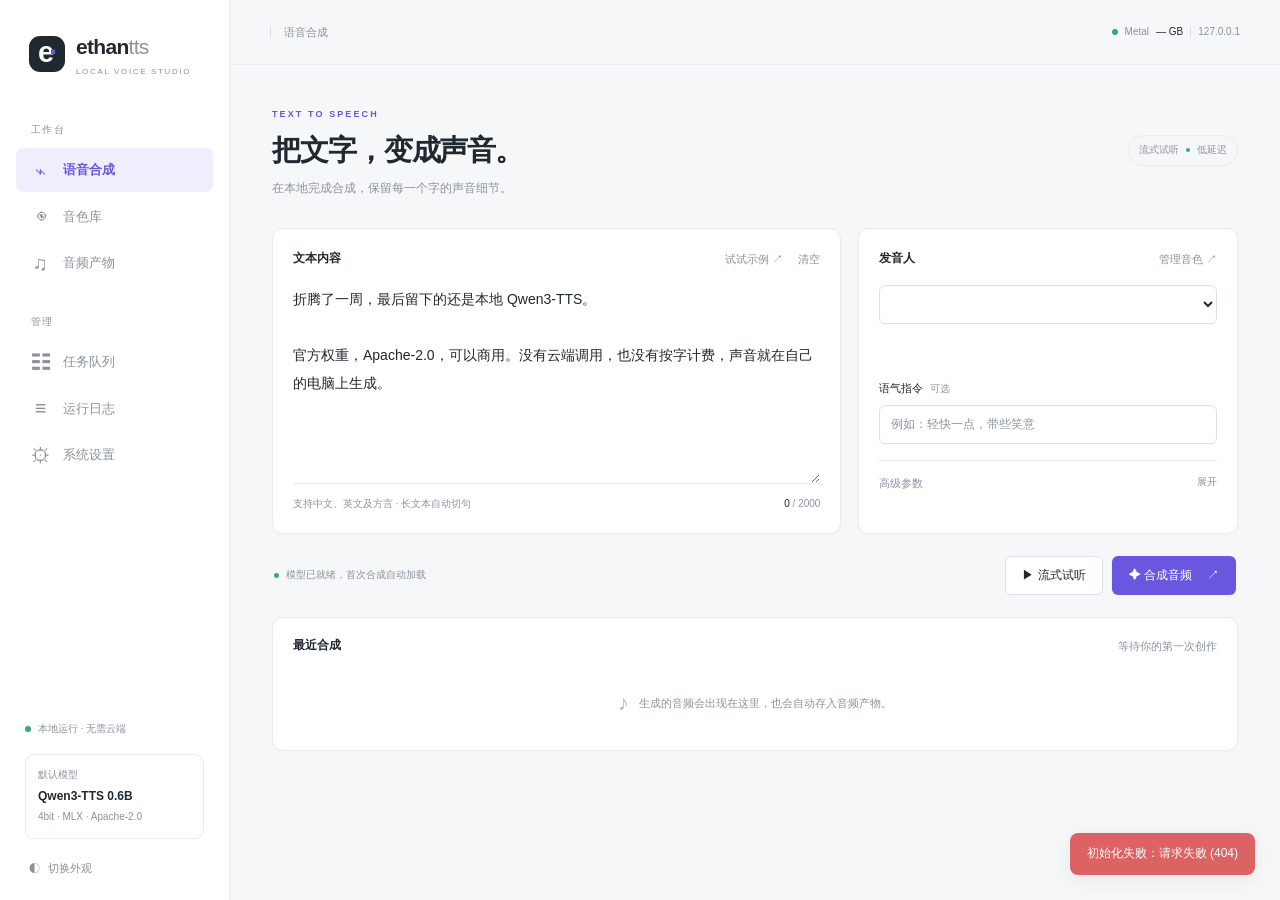
==== static/index.html @ b9e4af7d "feat: add pronunciation dictionary for words the model misreads Adds a global term->say_as dictionar" ====
<!doctype html>
<html lang="zh-CN">
<head>
  <meta charset="utf-8">
  <meta name="viewport" content="width=device-width, initial-scale=1">
  <meta name="color-scheme" content="light dark">
  <title>ethan-tts · 本地语音工作台</title>
  <link rel="icon" href="/static/favicon.svg" type="image/svg+xml">
  <link rel="stylesheet" href="/static/style.css">
</head>
<body>
<div class="app-shell">
  <aside class="sidebar">
    <div class="brand"><div class="logo">e<span>·</span></div><div><strong>ethan<span>tts</span></strong><small>LOCAL VOICE STUDIO</small></div></div>
    <nav id="nav">
      <div class="nav-label">工作台</div>
      <button class="nav-item active" data-view="studio"><span>⌁</span>语音合成</button>
      <button class="nav-item" data-view="voices"><span>◉</span>音色库</button>
      <button class="nav-item" data-view="artifacts"><span>♫</span>音频产物</button>
      <div class="nav-label">管理</div>
      <button class="nav-item" data-view="tasks"><span>☷</span>任务队列 <i id="task-badge" hidden></i></button>
      <button class="nav-item" data-view="logs"><span>≡</span>运行日志</button>
      <button class="nav-item" data-view="settings"><span>⚙</span>系统设置</button>
    </nav>
    <div class="sidebar-bottom">
      <div class="local-state"><span class="dot"></span>本地运行 · 无需云端</div>
      <div class="model-mini"><span class="tiny-label">默认模型</span><strong>Qwen3-TTS 0.6B</strong><span>4bit · MLX · Apache-2.0</span></div>
      <button class="theme-toggle" id="theme-toggle" title="切换主题">◐ <span>切换外观</span></button>
    </div>
  </aside>
  <main>
    <header class="topbar"><div><span class="mobile-brand">ethan<span>tts</span></span><span class="top-divider"></span><span id="breadcrumb">语音合成</span></div><div class="runtime"><span class="dot"></span><span>Metal</span><b id="memory">— GB</b><span class="top-divider"></span><span>127.0.0.1</span></div></header>
    <div class="content">
      <!-- Studio -->
      <section id="view-studio" class="view active">
        <div class="page-heading"><div><div class="eyebrow">TEXT TO SPEECH</div><h1>把文字，变成声音。</h1><p>在本地完成合成，保留每一个字的声音细节。</p></div><div class="heading-badge">流式试听 <span class="dot"></span>低延迟</div></div>
        <div class="studio-grid">
          <div class="panel editor-panel">
            <div class="panel-head"><span class="panel-title">文本内容</span><div class="editor-actions"><button class="text-button" id="example-btn">试试示例 ↗</button><button class="text-button" id="clear-text">清空</button></div></div>
            <textarea id="synth-text" placeholder="输入你想让声音表达的内容……" maxlength="2000">折腾了一周，最后留下的还是本地 Qwen3-TTS。

官方权重，Apache-2.0，可以商用。没有云端调用，也没有按字计费，声音就在自己的电脑上生成。</textarea>
            <div class="editor-footer"><span>支持中文、英文及方言 · 长文本自动切句</span><span><b id="char-count">0</b> / <span id="char-max">2000</span></span></div>
          </div>
          <div class="panel voice-panel">
            <div class="panel-head"><span class="panel-title">发音人</span><button class="text-button" data-nav="voices">管理音色 ↗</button></div>
            <select id="synth-voice" class="input voice-select"></select>
            <div id="selected-voice-info" class="voice-info"></div>
            <label class="field-label" for="synth-instruct">语气指令 <span>可选</span></label>
            <input id="synth-instruct" class="input" placeholder="例如：轻快一点，带些笑意">
            <details class="advanced"><summary>高级参数 <span>展开</span></summary><div class="advanced-grid">
              <label>温度 <span id="temperature-value">0.7</span><input type="range" id="temperature" min="0" max="2" step=".1" value=".7"></label>
              <label>语速 <span id="speed-value">1.0×</span><input type="range" id="speed" min=".5" max="2" step=".05" value="1"></label>
              <label>重复惩罚<input type="number" class="input" id="repetition" min=".8" max="2" step=".01" value="1.05"></label>
              <label>Top K<input type="number" class="input" id="top-k" min="1" max="200" value="50"></label>
              <label>Top P<input type="number" class="input" id="top-p" min=".01" max="1" step=".05" value="1"></label>
            </div></details>
          </div>
        </div>
        <div class="synthesis-bar"><div class="synthesis-hint"><span class="dot"></span><span id="model-hint">模型已就绪，首次合成自动加载</span></div><div class="synthesis-actions"><button class="button secondary" id="required-model-btn" hidden>↓ 下载所需模型</button><button class="button secondary" id="stream-btn">▶ 流式试听</button><button class="button secondary" id="pause-btn" hidden>❚❚ 暂停</button><button class="button secondary" id="stop-stream-btn" hidden>■ 停止</button><button class="button primary" id="synth-btn">✦ 合成音频 <span>↗</span></button></div></div>
        <div class="panel result-panel" id="result-panel">
          <div class="panel-head"><span class="panel-title">最近合成</span><span class="muted" id="result-status">等待你的第一次创作</span></div>
          <div class="empty compact" id="result-empty"><span class="empty-icon">♪</span><p>生成的音频会出现在这里，也会自动存入音频产物。</p></div>
          <div id="result-content" hidden><audio id="result-audio" controls></audio><div class="result-bottom"><div id="result-title" class="result-title"></div><div class="result-actions"><a id="result-download" class="button secondary small">↓ 下载 WAV</a><button class="text-button" data-nav="artifacts">全部产物 ↗</button></div></div></div>
          <div class="metrics" id="result-metrics" hidden><div><span>生成耗时</span><b id="metric-generation">—</b></div><div><span>音频时长</span><b id="metric-audio">—</b></div><div><span>实时倍速</span><b id="metric-speed">—</b></div><div><span>端到端</span><b id="metric-total">—</b></div></div>
        </div>
      </section>

      <!-- Voice library -->
      <section id="view-voices" class="view">
        <div class="page-heading"><div><div class="eyebrow">VOICE LIBRARY</div><h1>找到合适的声音。</h1><p>管理预设、声音设计和本地录音克隆。</p></div><button class="button primary" id="new-voice-btn">＋ 新建音色</button></div>
        <div class="filter-bar"><input class="input search" id="voice-search" placeholder="⌕ 搜索音色、风格或方言"><select class="input" id="voice-kind"><option value="">全部类型</option><option value="custom">预设音色</option><option value="design">文字设计</option><option value="clone">声音克隆</option></select><label class="check"><input type="checkbox" id="voice-favorite"> 只看收藏</label></div>
        <div class="voice-grid" id="voice-grid"></div>
      </section>

      <!-- Artifacts -->
      <section id="view-artifacts" class="view">
        <div class="page-heading"><div><div class="eyebrow">AUDIO LIBRARY</div><h1>你的声音，留在这里。</h1><p>本地保存，随时试听、下载和清理。</p></div><div class="storage-note" id="storage-note"></div></div>
        <div class="filter-bar"><input class="input search" id="artifact-search" placeholder="⌕ 搜索文本或音色"><select class="input" id="artifact-voice"><option value="">全部音色</option></select><span class="filter-total" id="artifact-total"></span></div>
        <div class="panel table-panel"><div class="artifact-head table-row"><span>音频 / 文本</span><span>音色</span><span>时长 / 耗时</span><span>生成时间</span><span>操作</span></div><div id="artifact-list"></div></div>
      </section>

      <!-- Tasks -->
      <section id="view-tasks" class="view">
        <div class="page-heading"><div><div class="eyebrow">TASK QUEUE</div><h1>每一项任务，都有迹可循。</h1><p>单任务串行处理，避免多个合成抢占内存。</p></div><button class="button secondary" id="refresh-tasks">↻ 刷新</button></div>
        <div class="task-notice">运行中任务支持取消；失败或服务重启中断的任务可重试。流式试听不会保存为产物。</div>
        <div class="filter-bar"><select class="input" id="task-status"><option value="">全部状态</option><option value="queued">等待中</option><option value="running">运行中</option><option value="succeeded">已完成</option><option value="failed">失败</option><option value="cancelled">已取消</option><option value="interrupted">已中断</option></select><span class="filter-total" id="task-total"></span></div>
        <div class="panel table-panel"><div class="task-head table-row"><span>任务内容</span><span>状态</span><span>模型 / 音色</span><span>创建时间</span><span>操作</span></div><div id="task-list"></div></div>
      </section>

      <!-- Logs -->
      <section id="view-logs" class="view">
        <div class="page-heading"><div><div class="eyebrow">SYSTEM LOGS</div><h1>运行细节，清晰可见。</h1><p>模型加载、合成、下载和错误的结构化日志。</p></div><button class="button secondary danger-text" id="clear-logs">清空日志</button></div>
        <div class="filter-bar"><select class="input" id="log-level"><option value="">全部级别</option><option>INFO</option><option>ERROR</option><option>WARNING</option></select><select class="input" id="log-category"><option value="">全部模块</option><option value="system">系统</option><option value="task">任务</option><option value="voice">音色</option><option value="model">模型</option><option value="artifact">产物</option><option value="settings">设置</option></select><input class="input search" id="log-search" placeholder="⌕ 搜索日志"><button class="button secondary small" id="refresh-logs">↻ 刷新</button></div>
        <div class="panel log-panel"><div class="log-head"><span>时间</span><span>级别</span><span>模块</span><span>事件</span></div><div id="log-list"></div></div>
      </section>

      <!-- Settings -->
      <section id="view-settings" class="view">
        <div class="page-heading"><div><div class="eyebrow">PREFERENCES</div><h1>按你的方式运行。</h1><p>所有设置与数据均保存在本地 SQLite。</p></div></div>
        <div class="settings-grid"><div class="panel settings-panel"><h2>合成偏好</h2>
          <div class="setting-row"><div><strong>默认发音人</strong><p>打开工作台时自动选择</p></div><select class="input" id="setting-voice"></select></div>
          <div class="setting-row"><div><strong>最大文本长度</strong><p>100–2000 字，长文本会自动分句</p></div><div class="unit-input"><input type="number" class="input" id="setting-chars" min="100" max="2000"><span>字</span></div></div>
          <div class="setting-row"><div><strong>单句长度</strong><p>20–200 字；短句更快返回首段音频</p></div><div class="unit-input"><input type="number" class="input" id="setting-sentence" min="20" max="200"><span>字</span></div></div>
          <div class="setting-row"><div><strong>流式分块间隔</strong><p>0.16–2 秒，较小可更快开始播放</p></div><div class="unit-input"><input type="number" class="input" id="setting-interval" min=".16" max="2" step=".01"><span>秒</span></div></div>
          <div class="setting-row"><div><strong>合成后自动播放</strong><p>保存完整 WAV 后立即播放</p></div><label class="switch"><input type="checkbox" id="setting-autoplay"><span></span></label></div>
          <div class="settings-actions"><span class="muted" id="settings-status"></span><button class="button primary" id="save-settings">保存设置</button></div>
        </div><div class="panel settings-panel"><h2>模型与资源</h2><p class="panel-description">默认仅加载 4bit 模型。可选模型不会自动下载。</p><div id="model-list"></div><button class="button secondary full" id="unload-models">释放模型内存</button><div class="resource-note">单任务队列 · 按需加载 · Metal 加速<br>停止服务后不会残留后台推理进程。</div></div></div>
        <div class="panel settings-panel pronunciation-panel"><h2>读音纠正</h2><p class="panel-description">把模型容易读错的词换成你想要的读法，例如把 <code>Qwen</code> 读成「千问」。只改变合成时的发音，产物里仍保留原文。</p>
          <form id="pron-form" class="pron-form">
            <div class="pron-field"><label>原文 <span>必填</span></label><input class="input" id="pron-term" required maxlength="60" placeholder="Qwen"></div>
            <div class="pron-arrow">→</div>
            <div class="pron-field"><label>读作 <span>必填</span></label><input class="input" id="pron-say" required maxlength="120" placeholder="千问"></div>
            <div class="pron-field"><label>备注 <span>可选</span></label><input class="input" id="pron-note" maxlength="200" placeholder="用于区分同类规则"></div>
            <button class="button primary" type="submit" id="pron-add">＋ 添加</button>
          </form>
          <div class="pron-options"><label class="check"><input type="checkbox" id="pron-case"> 区分大小写</label><span class="muted">不勾选时 Qwen / qwen / QWEN 都会命中</span></div>
          <div id="pron-list" class="pron-list"></div>
          <div class="pron-preview">
            <label class="field-label" for="pron-test">试一下效果 <span>不会真正合成</span></label>
            <div class="pron-preview-row"><input class="input" id="pron-test" placeholder="输入一段包含 Qwen 的文本"><button class="button secondary" id="pron-preview-btn">预览</button></div>
            <div class="pron-result" id="pron-result" hidden></div>
          </div>
        </div>
      </section>
    </div>
  </main>
</div>
<div class="mobile-nav" id="mobile-nav"><button data-view="studio" class="active">⌁<span>合成</span></button><button data-view="voices">◉<span>音色</span></button><button data-view="artifacts">♫<span>产物</span></button><button data-view="tasks">☷<span>任务</span></button><button data-view="settings">⚙<span>设置</span></button></div>
<div class="modal-backdrop" id="voice-modal" hidden><div class="modal"><div class="modal-head"><h2 id="voice-modal-title">新建音色</h2><button class="icon-button" id="close-voice-modal">×</button></div><form id="voice-form">
  <input type="hidden" id="edit-voice-id"><div class="form-group"><label>音色名称</label><input class="input" id="voice-name" required maxlength="40" placeholder="例如：温暖的中文旁白"></div>
  <div class="form-group" id="new-voice-type"><label>创建方式</label><div class="type-options"><label><input type="radio" name="voice-type" value="design" checked><span><b>✦ 文字设计</b><small>用一句话描述声音</small></span></label><label><input type="radio" name="voice-type" value="clone"><span><b>◉ 声音克隆</b><small>上传一段参考录音</small></span></label></div></div>
  <div class="form-group"><label>声音描述 / 备注</label><input class="input" id="voice-description" maxlength="300" placeholder="便于在音色库中识别"></div>
  <div class="form-group" id="design-fields"><label>设计指令 <span>必填</span></label><textarea class="input" id="voice-instruct" placeholder="例如：成熟温柔的女声，语速适中，像深夜电台主持人"></textarea><p class="form-hint">使用 1.7B VoiceDesign 模型，需要单独下载。</p></div>
  <div class="form-group" id="clone-fields" hidden><label>参考录音</label><input type="file" id="voice-reference" accept=".wav,.mp3,.m4a,.flac,.ogg" class="input"><p class="form-hint">建议 10–20 秒、单人、无背景噪音，最大 20 MB。请确保已获得本人同意。</p><label>参考音频逐字稿 <span>必填</span></label><textarea class="input" id="voice-reference-text" placeholder="准确输入录音中说的内容"></textarea><p class="form-hint">保存时只做本地转码，不上传云端、不训练。首次合成由 0.6B Base 模型零样本提取音色；该模型与预设音色模型不同，需要单独下载。</p></div>
  <div class="modal-error" id="voice-form-error" hidden></div><div class="modal-actions"><button type="button" class="button secondary danger-text" id="delete-voice" hidden>删除</button><button type="button" class="button secondary" id="cancel-voice">取消</button><button type="submit" class="button primary" id="save-voice">保存音色</button></div>
</form></div></div>
<div id="toast-container" aria-live="polite"></div>
<script src="/static/app.js"></script>
</body>
</html>
---- static/style.css ----
:root{--bg:#f6f7f9;--panel:#fff;--panel-soft:#fafbfc;--text:#202830;--muted:#8b929e;--line:#e8ebef;--line-strong:#dce1e8;--accent:#6958df;--accent-soft:#f0edff;--green:#38aa7a;--green-soft:#eaf8f1;--red:#db6363;--red-soft:#fff0f0;--orange:#c58b43;--shadow:0 2px 5px #20283003;--sidebar:230px;color-scheme:light}
[data-theme=dark]{--bg:#13161c;--panel:#1c2028;--panel-soft:#20242d;--text:#e7e9f0;--muted:#939aa9;--line:#2c323d;--line-strong:#3b4350;--accent:#a296ff;--accent-soft:#2e294b;--green:#65d5a0;--green-soft:#1c382e;--red:#f09090;--red-soft:#3c252b;--orange:#e4b471;--shadow:0 2px 5px #0002;color-scheme:dark}
*{box-sizing:border-box}body{margin:0;background:var(--bg);color:var(--text);font:14px/1.65 -apple-system,BlinkMacSystemFont,"SF Pro Text","PingFang SC","Microsoft YaHei",sans-serif;-webkit-font-smoothing:antialiased}button,input,textarea,select{font:inherit}button{cursor:pointer}button:disabled{cursor:not-allowed;opacity:.5}a{color:inherit;text-decoration:none}button,input,textarea,select{outline:none}button:focus-visible,a:focus-visible{outline:2px solid var(--accent);outline-offset:3px}input:focus,textarea:focus,select:focus{border-color:var(--accent);box-shadow:0 0 0 3px var(--accent-soft)}[hidden]{display:none!important}
.app-shell{display:flex;min-height:100vh}.sidebar{position:fixed;inset:0 auto 0 0;width:var(--sidebar);background:var(--panel);border-right:1px solid var(--line);display:flex;flex-direction:column;padding:30px 16px 20px;z-index:10}.brand{display:flex;gap:11px;align-items:center;padding:0 13px;margin-bottom:44px}.logo{width:36px;height:36px;border-radius:11px;background:var(--text);color:var(--panel);font-size:29px;line-height:32px;text-align:center;font-weight:700;letter-spacing:-5px;padding-right:4px}.logo span{color:var(--accent)}.brand strong{font-size:21px;font-weight:650;letter-spacing:-.7px}.brand strong span,.mobile-brand span{font-weight:400;color:var(--muted)}.brand small{display:block;font-size:8px;letter-spacing:1.65px;color:var(--muted);margin-top:0}.nav-label{font-size:10px;color:var(--muted);letter-spacing:1.4px;padding:0 15px;margin:0 0 10px}.nav-label:not(:first-child){margin-top:29px}.nav-item{border:0;background:transparent;color:var(--muted);display:flex;align-items:center;gap:13px;padding:11px 15px;width:100%;border-radius:7px;text-align:left;margin:3px 0;transition:background .15s,color .15s;font-size:13px}.nav-item>span{font-size:20px;width:19px;text-align:center;font-weight:400;line-height:1}.nav-item:hover{color:var(--text);background:var(--panel-soft)}.nav-item.active{background:var(--accent-soft);color:var(--accent);font-weight:600}.nav-item i{background:var(--accent);color:white;font-style:normal;font-size:10px;border-radius:10px;padding:0 5px;margin-left:auto}.sidebar-bottom{margin-top:auto;padding:0 9px}.local-state{font-size:10px;color:var(--muted);display:flex;align-items:center;gap:7px;margin-bottom:17px}.dot{width:6px;height:6px;border-radius:50%;background:var(--green);display:inline-block;flex:none}.model-mini{border:1px solid var(--line);border-radius:9px;padding:12px 12px;display:flex;flex-direction:column;gap:3px}.tiny-label{font-size:10px;color:var(--muted)}.model-mini strong{font-size:12px;font-weight:600}.model-mini>span:last-child{font-size:10px;color:var(--muted)}.theme-toggle{border:0;background:transparent;color:var(--muted);font-size:11px;margin-top:17px;padding:3px 4px;display:flex;gap:8px}.theme-toggle:hover{color:var(--accent)}main{margin-left:var(--sidebar);min-width:0;width:calc(100% - var(--sidebar))}.topbar{height:65px;border-bottom:1px solid var(--line);display:flex;align-items:center;justify-content:space-between;padding:0 40px;color:var(--muted);font-size:11px}.topbar>div{display:flex;align-items:center;gap:13px}.top-divider{width:1px;height:12px;background:var(--line-strong)}.runtime{gap:7px!important;font-size:10px}.runtime b{font-weight:500;color:var(--text);font-variant-numeric:tabular-nums}.mobile-brand{display:none}.content{max-width:1150px;margin:0 auto;padding:42px 42px 70px}.view{display:none;animation:fade .2s ease}.view.active{display:block}@keyframes fade{from{opacity:.3;transform:translateY(3px)}to{opacity:1;transform:none}}.page-heading{display:flex;align-items:flex-start;justify-content:space-between;gap:20px;margin-bottom:30px}.eyebrow{color:var(--accent);font-size:9px;font-weight:600;letter-spacing:2.1px;margin-bottom:10px}h1{font-size:29px;font-weight:600;letter-spacing:-1.1px;margin:0 0 9px;line-height:1.3}h2{font-size:16px;font-weight:600;margin:0 0 10px}.page-heading p{color:var(--muted);font-size:12px;margin:0}.heading-badge{font-size:10px;color:var(--muted);border:1px solid var(--line);padding:6px 10px;border-radius:20px;display:flex;gap:7px;align-items:center;margin-top:28px;white-space:nowrap}.heading-badge .dot{width:4px;height:4px}.panel{background:var(--panel);border:1px solid var(--line);border-radius:11px;box-shadow:var(--shadow)}.studio-grid{display:grid;grid-template-columns:minmax(0,1.5fr) minmax(260px,1fr);gap:17px}.editor-panel,.voice-panel{padding:20px}.panel-head{display:flex;align-items:center;justify-content:space-between;gap:10px;margin-bottom:16px}.panel-title{font-size:12px;font-weight:600}.editor-actions{display:flex;gap:15px}.text-button{padding:0;border:0;background:transparent;color:var(--muted);font-size:11px}.text-button:hover{color:var(--accent)}textarea.input,.editor-panel textarea{resize:vertical}.editor-panel textarea{display:block;border:0;box-shadow:none;background:transparent;color:var(--text);width:100%;height:198px;font-size:14px;line-height:2;padding:0}.editor-panel textarea:focus{box-shadow:none}.editor-panel textarea::placeholder,.input::placeholder{color:var(--muted)}.editor-footer{border-top:1px solid var(--line);padding-top:12px;display:flex;justify-content:space-between;font-size:10px;color:var(--muted);gap:10px}.editor-footer b{font-weight:500;color:var(--text)}.input{border:1px solid var(--line-strong);border-radius:6px;background:var(--panel);color:var(--text);padding:9px 11px;width:100%;font-size:12px;transition:border .15s,box-shadow .15s}.voice-select{font-size:13px;padding:10px 11px}.voice-info{padding:12px 0 17px;font-size:11px;color:var(--muted);min-height:55px}.voice-info strong{font-weight:500;color:var(--text);margin-right:7px}.voice-tag{font-size:9px;border:1px solid var(--line);padding:1px 5px;border-radius:4px;margin-left:5px}.field-label{display:block;font-size:11px;margin-bottom:7px;color:var(--text)}.field-label span{color:var(--muted);font-size:10px;margin-left:4px}.advanced{border-top:1px solid var(--line);margin-top:16px;padding-top:13px}.advanced summary{font-size:11px;color:var(--muted);cursor:pointer;list-style:none;display:flex;justify-content:space-between}.advanced summary::-webkit-details-marker{display:none}.advanced summary span{font-size:10px}.advanced-grid{display:grid;grid-template-columns:1fr 1fr;gap:12px;margin-top:15px}.advanced-grid label{font-size:10px;color:var(--muted)}.advanced-grid .input{margin-top:5px;padding:6px 8px}.advanced-grid label:first-child{grid-column:1/-1}.advanced-grid input[type=range]{width:100%;accent-color:var(--accent);height:4px;margin-top:10px}.advanced-grid label span{float:right;color:var(--accent)}.synthesis-bar{display:flex;align-items:center;justify-content:space-between;gap:15px;padding:22px 2px}.synthesis-hint{font-size:10px;color:var(--muted);display:flex;align-items:center;gap:7px}.synthesis-hint .dot{width:5px;height:5px}.synthesis-actions{display:flex;gap:9px}.button{display:inline-flex;align-items:center;justify-content:center;gap:7px;padding:9px 16px;border-radius:6px;font-size:12px;border:1px solid transparent;white-space:nowrap;transition:filter .15s,background .15s}.button:hover:not(:disabled){filter:brightness(.97)}.button.primary{background:var(--accent);color:#fff;font-weight:500}.button.primary span{margin-left:8px}.button.secondary{background:var(--panel);border-color:var(--line-strong);color:var(--text)}.button.small{padding:6px 10px;font-size:10px}.button.full{width:100%;margin-top:15px}.result-panel{padding:18px 20px}.result-panel .panel-head{margin-bottom:13px}.muted{color:var(--muted);font-size:11px}.empty{text-align:center;color:var(--muted);padding:55px 20px;font-size:12px}.empty.compact{padding:16px 10px 10px;display:flex;align-items:center;justify-content:center;gap:10px;font-size:11px}.empty-icon{font-size:22px;opacity:.6}.empty p{margin:0}.result-title{font-size:12px;margin-top:10px;max-width:65%;white-space:nowrap;overflow:hidden;text-overflow:ellipsis}audio{width:100%;height:34px;display:block}.result-bottom{display:flex;justify-content:space-between;align-items:center;gap:15px}.result-actions{display:flex;align-items:center;gap:16px}.metrics{display:grid;grid-template-columns:repeat(4,1fr);border-top:1px solid var(--line);padding-top:16px;margin-top:17px}.metrics>div{display:flex;flex-direction:column;gap:3px;border-right:1px solid var(--line);padding-left:20px}.metrics>div:first-child{padding-left:0}.metrics>div:last-child{border:0}.metrics span{font-size:10px;color:var(--muted)}.metrics b{font-size:18px;font-weight:500;font-variant-numeric:tabular-nums}.filter-bar{display:flex;align-items:center;gap:11px;margin-bottom:18px}.filter-bar .input{width:auto;min-width:145px;padding:8px 11px}.filter-bar .search{width:270px;max-width:100%;margin-right:auto}.check{font-size:11px;color:var(--muted);display:flex;align-items:center;gap:6px;white-space:nowrap}.check input{accent-color:var(--accent)}.filter-total{font-size:11px;color:var(--muted);white-space:nowrap}.voice-grid{display:grid;grid-template-columns:repeat(3,minmax(0,1fr));gap:15px}.voice-card{background:var(--panel);border:1px solid var(--line);border-radius:10px;padding:20px;position:relative;transition:border .15s,transform .15s}.voice-card:hover{border-color:var(--line-strong);transform:translateY(-1px)}.voice-card-top{display:flex;align-items:center;gap:12px}.avatar{height:38px;width:38px;display:flex;align-items:center;justify-content:center;border-radius:10px;background:var(--accent-soft);color:var(--accent);font-size:15px;font-weight:500;flex:none}.voice-card:nth-child(3n+2) .avatar{background:var(--green-soft);color:var(--green)}.voice-card:nth-child(3n) .avatar{background:var(--red-soft);color:var(--orange)}.voice-card-name{font-size:14px;font-weight:600;display:flex;align-items:center;gap:7px}.voice-card-sub{font-size:10px;color:var(--muted);margin-top:2px}.favorite{border:0;background:none;color:var(--muted);font-size:18px;position:absolute;right:14px;top:15px;padding:3px}.favorite.active{color:var(--orange)}.voice-card-desc{color:var(--muted);font-size:11px;min-height:37px;margin:16px 0 8px}.voice-readiness{font-size:10px;line-height:1.7;margin:4px 0 13px;color:var(--muted)}.voice-readiness.ready{color:var(--green)}.voice-readiness.pending{color:var(--orange)}#selected-voice-info .voice-readiness{margin:4px 0 0}#required-model-btn{border-color:var(--accent);color:var(--accent)}.voice-card-foot{border-top:1px solid var(--line);padding-top:12px;display:flex;align-items:center;justify-content:space-between}.tag{font-size:9px;padding:2px 7px;border-radius:4px;background:var(--panel-soft);border:1px solid var(--line);color:var(--muted)}.card-actions{display:flex;gap:10px}.card-actions button{font-size:10px}.table-panel{overflow:hidden}.table-row{display:grid;align-items:center;gap:15px;padding:17px 20px;border-bottom:1px solid var(--line)}.table-row:last-child{border-bottom:0}.artifact-head,.artifact-row{grid-template-columns:minmax(200px,2.5fr) minmax(90px,1fr) minmax(90px,1fr) minmax(120px,1fr) minmax(90px,1fr)}.artifact-head,.task-head{background:var(--panel-soft);font-size:10px;color:var(--muted);padding-top:12px;padding-bottom:12px}.artifact-title{font-size:12px;margin-bottom:3px;overflow:hidden;text-overflow:ellipsis;white-space:nowrap}.artifact-id{font-size:9px;color:var(--muted);letter-spacing:.3px}.artifact-text{color:var(--muted);font-size:10px;max-width:350px;white-space:nowrap;overflow:hidden;text-overflow:ellipsis}.table-cell{font-size:11px;color:var(--muted)}.table-cell b{font-weight:500;color:var(--text)}.table-sub{display:block;font-size:9px;color:var(--muted);margin-top:2px}.row-actions{display:flex;align-items:center;gap:11px}.row-actions button,.row-actions a{padding:0;background:transparent;border:0;font-size:11px;color:var(--muted)}.row-actions button:hover,.row-actions a:hover{color:var(--accent)}.row-actions .danger:hover{color:var(--red)}.inline-audio{margin-top:11px;grid-column:1/-1}.storage-note{font-size:11px;color:var(--muted);margin-top:35px;white-space:nowrap}.task-notice{padding:12px 16px;border:1px solid var(--line);border-radius:8px;color:var(--muted);font-size:11px;margin-bottom:20px;background:var(--panel)}.task-head,.task-row{grid-template-columns:minmax(200px,2.5fr) minmax(70px,.8fr) minmax(110px,1fr) minmax(120px,1fr) minmax(75px,.8fr)}.status{display:inline-flex;align-items:center;gap:5px;font-size:10px;padding:3px 8px;border-radius:5px;white-space:nowrap;background:var(--panel-soft);color:var(--muted)}.status.succeeded{background:var(--green-soft);color:var(--green)}.status.failed{background:var(--red-soft);color:var(--red)}.status.running{background:var(--accent-soft);color:var(--accent)}.status.queued{color:var(--orange)}.error-detail{color:var(--red);font-size:10px;margin-top:5px;word-break:break-word}.log-panel{overflow:hidden}.log-head,.log-row{display:grid;grid-template-columns:150px 65px 65px minmax(0,1fr);gap:15px;padding:11px 18px;align-items:baseline}.log-head{font-size:10px;color:var(--muted);background:var(--panel-soft);border-bottom:1px solid var(--line)}.log-row{font-size:11px;border-bottom:1px solid var(--line)}.log-row:last-child{border:0}.log-time{font-family:ui-monospace,SFMono-Regular,monospace;font-size:10px;color:var(--muted)}.log-level{font-size:9px;color:var(--green)}.log-level.ERROR{color:var(--red)}.log-category{font-size:10px;color:var(--muted)}.log-message{font-size:11px;word-break:break-word}.log-message small{display:block;color:var(--muted);font-family:ui-monospace,monospace;font-size:9px;margin-top:3px;white-space:pre-wrap}.settings-grid{display:grid;grid-template-columns:1.2fr 1fr;gap:18px}.settings-panel{padding:25px}.panel-description{font-size:11px;color:var(--muted);margin:0 0 15px}.setting-row{display:flex;justify-content:space-between;align-items:center;gap:20px;padding:18px 0;border-bottom:1px solid var(--line)}.setting-row strong{font-size:12px;font-weight:500}.setting-row p{font-size:10px;color:var(--muted);margin:4px 0 0}.setting-row>.input{width:150px}.unit-input{display:flex;align-items:center;gap:8px;color:var(--muted);font-size:11px}.unit-input .input{width:85px;text-align:right}.settings-actions{display:flex;justify-content:space-between;align-items:center;margin-top:22px;gap:10px}.switch input{display:none}.switch span{display:block;width:32px;height:19px;border-radius:20px;background:var(--line-strong);position:relative;transition:background .15s}.switch span:after{content:"";position:absolute;left:3px;top:3px;width:13px;height:13px;background:var(--panel);border-radius:50%;transition:transform .15s}.switch input:checked+span{background:var(--accent)}.switch input:checked+span:after{transform:translateX(13px)}.model-item{padding:14px 0;border-bottom:1px solid var(--line)}.model-item:last-child{border:0}.model-item-title{display:flex;justify-content:space-between;align-items:center;gap:10px;font-size:11px;font-weight:500}.model-item-title .tag.installed{color:var(--green);background:var(--green-soft);border-color:transparent}.model-item p{font-size:10px;color:var(--muted);margin:5px 0 10px}.model-item .button{font-size:10px;padding:5px 10px}.resource-note{color:var(--muted);font-size:10px;line-height:2;margin-top:20px;text-align:center}.danger-text{color:var(--red)}.modal-backdrop{position:fixed;inset:0;background:#18202a66;z-index:100;display:flex;align-items:center;justify-content:center;padding:20px;backdrop-filter:blur(3px)}.modal{width:500px;max-height:90vh;overflow:auto;background:var(--panel);border-radius:14px;border:1px solid var(--line);padding:26px;box-shadow:0 15px 60px #0002}.modal-head{display:flex;align-items:center;justify-content:space-between;margin-bottom:22px}.modal-head h2{font-size:18px;margin:0}.icon-button{border:0;background:transparent;color:var(--muted);font-size:25px;padding:0 4px}.form-group{margin-bottom:16px}.form-group>label{display:block;font-size:11px;margin-bottom:6px}.form-group>label span{color:var(--muted);font-size:10px}.form-group textarea{min-height:80px}.form-hint{font-size:10px;color:var(--muted);margin:7px 0 14px}.type-options{display:grid;grid-template-columns:1fr 1fr;gap:10px}.type-options label{cursor:pointer}.type-options input{position:absolute;opacity:0}.type-options span{display:flex;flex-direction:column;border:1px solid var(--line-strong);border-radius:7px;padding:12px}.type-options input:checked+span{border-color:var(--accent);background:var(--accent-soft)}.type-options b{font-size:12px;font-weight:500}.type-options small{font-size:10px;color:var(--muted);margin-top:4px}.modal-actions{display:flex;justify-content:flex-end;gap:10px;margin-top:24px}.modal-error{background:var(--red-soft);color:var(--red);padding:9px 12px;font-size:11px;border-radius:6px}.mobile-nav{display:none}#toast-container{position:fixed;right:25px;bottom:25px;z-index:200;display:flex;flex-direction:column;gap:10px}.toast{background:var(--text);color:var(--panel);padding:11px 17px;border-radius:8px;font-size:12px;box-shadow:0 5px 20px #0001;max-width:360px;animation:fade .2s}.toast.error{background:var(--red);color:#fff}.loading{opacity:.55;pointer-events:none}
@media(max-width:1050px){.content{padding:35px 28px 65px}.voice-grid{grid-template-columns:repeat(2,minmax(0,1fr))}.artifact-head,.artifact-row{grid-template-columns:minmax(170px,2fr) minmax(80px,1fr) minmax(85px,1fr) minmax(80px,1fr)}.artifact-head>span:nth-child(4),.artifact-row>div:nth-child(4){display:none}.task-head,.task-row{grid-template-columns:minmax(160px,2fr) minmax(70px,.8fr) minmax(90px,1fr) minmax(65px,.8fr)}.task-head>span:nth-child(4),.task-row>div:nth-child(4){display:none}}
@media(max-width:760px){.sidebar{display:none}main{margin:0;width:100%}.topbar{padding:0 20px;height:57px}.mobile-brand{display:inline;color:var(--text);font-size:17px;font-weight:600}.runtime>span:last-child,.runtime>.top-divider{display:none}.content{padding:28px 18px 95px}.page-heading{margin-bottom:24px}h1{font-size:25px}.page-heading p{font-size:11px}.heading-badge{display:none}.studio-grid,.settings-grid{grid-template-columns:1fr}.editor-panel textarea{height:165px}.voice-panel{padding-bottom:15px}.synthesis-bar{align-items:flex-start;flex-direction:column;padding:18px 0}.synthesis-actions{width:100%}.synthesis-actions .button{flex:1}.voice-grid{grid-template-columns:1fr}.filter-bar{flex-wrap:wrap}.filter-bar .search{width:100%;order:-1}.filter-total{margin-left:auto}.artifact-head,.task-head{display:none}.artifact-row,.task-row{grid-template-columns:1fr 1fr;gap:10px;padding:17px}.artifact-row>div:first-child,.task-row>div:first-child{grid-column:1/-1}.artifact-row>div:nth-child(4),.task-row>div:nth-child(4){display:block}.artifact-row .row-actions,.task-row .row-actions{justify-content:flex-end}.artifact-text{max-width:100%}.table-cell{font-size:10px}.result-title{max-width:50%}.result-bottom{align-items:flex-start}.result-actions{gap:10px}.metrics b{font-size:16px}.metrics>div{padding-left:12px}.mobile-nav{display:flex;position:fixed;bottom:0;left:0;right:0;height:66px;background:var(--panel);border-top:1px solid var(--line);z-index:30;justify-content:space-around;padding:8px 5px}.mobile-nav button{border:0;background:transparent;color:var(--muted);font-size:19px;display:flex;flex-direction:column;align-items:center;gap:3px;flex:1}.mobile-nav button span{font-size:9px}.mobile-nav button.active{color:var(--accent)}.log-head{display:none}.log-row{grid-template-columns:110px 45px 45px;gap:8px;padding:12px}.log-message{grid-column:1/-1}.setting-row{gap:12px}.settings-panel{padding:20px}.modal{padding:22px}.storage-note{margin-top:25px}.topbar #breadcrumb{font-size:10px}#toast-container{right:15px;bottom:80px;left:15px}.toast{max-width:none}}

/* Pronunciation dictionary */
.pronunciation-panel{margin-top:18px}
.pronunciation-panel code{background:var(--panel-soft);border:1px solid var(--line);border-radius:4px;padding:1px 5px;font-size:11px}
.pron-form{display:grid;grid-template-columns:1fr auto 1fr 1fr auto;gap:10px;align-items:end}
.pron-field label{display:block;font-size:10px;color:var(--muted);margin-bottom:5px}
.pron-field label span{color:var(--muted);font-size:9px;margin-left:3px}
.pron-arrow{color:var(--muted);font-size:14px;padding-bottom:9px}
.pron-options{display:flex;align-items:center;gap:12px;margin-top:12px}
.pron-list{margin-top:16px}
.pron-row{display:grid;grid-template-columns:1fr auto auto auto auto;gap:12px;align-items:center;padding:12px 0;border-bottom:1px solid var(--line)}
.pron-row:last-child{border-bottom:0}
.pron-pair{font-size:12px}
.pron-pair b{font-weight:500}
.pron-pair .arrow{color:var(--muted);margin:0 7px}
.pron-pair small{display:block;color:var(--muted);font-size:10px;margin-top:3px}
.pron-hits{font-size:10px;color:var(--muted);white-space:nowrap}
.pron-row .switch{transform:scale(.9)}
.pron-preview{margin-top:20px;border-top:1px solid var(--line);padding-top:16px}
.pron-preview-row{display:flex;gap:9px}
.pron-result{margin-top:12px;font-size:11px;line-height:1.9;background:var(--panel-soft);border:1px solid var(--line);border-radius:7px;padding:11px 13px}
.pron-result .label{color:var(--muted);font-size:10px;display:block}
.pron-result .spoken{color:var(--accent)}
.pron-result .hit{display:inline-block;font-size:9px;background:var(--accent-soft);color:var(--accent);border-radius:4px;padding:1px 6px;margin-left:6px}
@media(max-width:760px){
  .pron-form{grid-template-columns:1fr}
  .pron-arrow{display:none}
  .pron-row{grid-template-columns:1fr auto;row-gap:8px}
  .pron-hits{grid-column:1/-1}
}
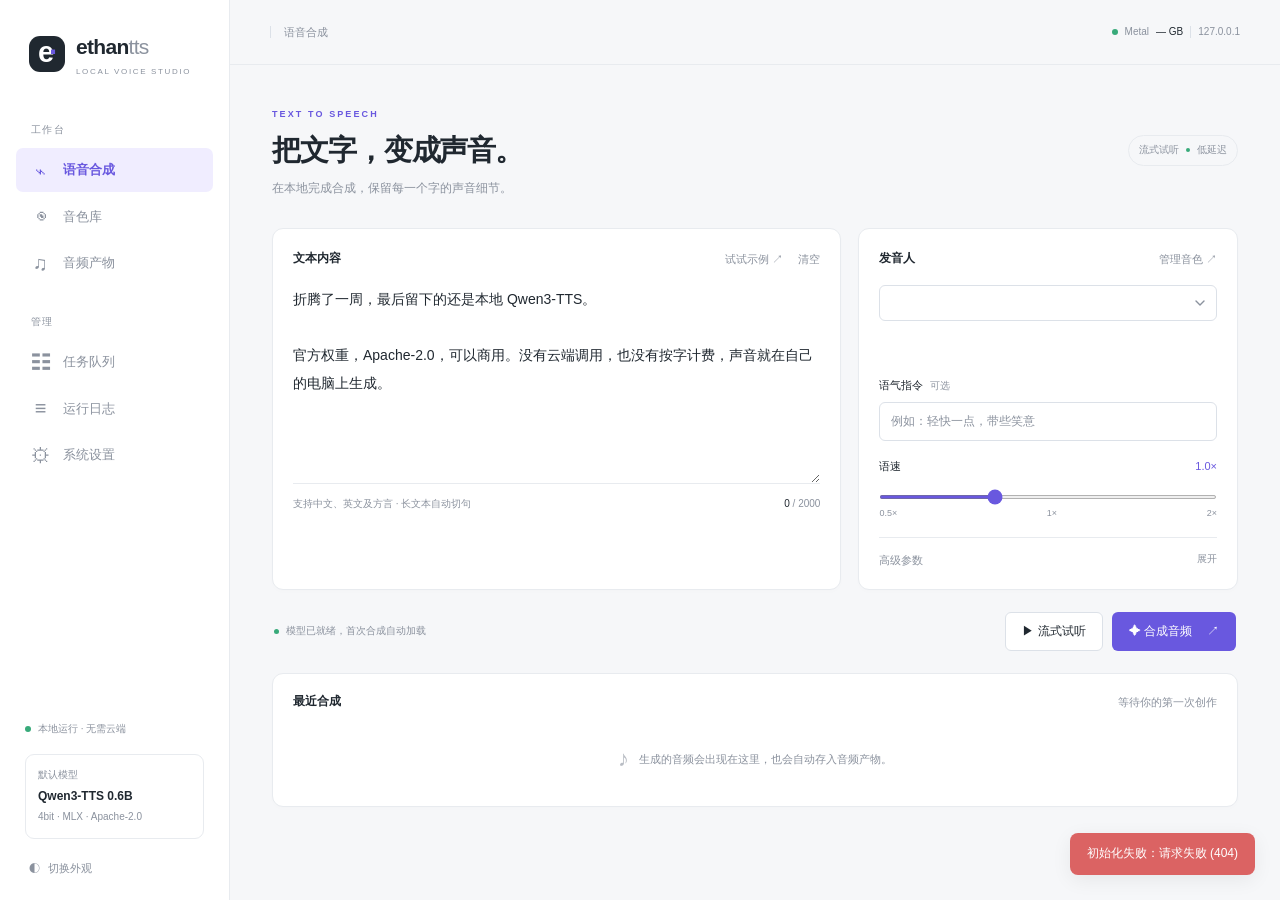
==== commit 977672ee: "fix: normalize select styling and surface speed control Safari 26 renders native selects as glass ca" ====
--- a/static/index.html
+++ b/static/index.html
@@ -48,9 +48,10 @@
             <div id="selected-voice-info" class="voice-info"></div>
             <label class="field-label" for="synth-instruct">语气指令 <span>可选</span></label>
             <input id="synth-instruct" class="input" placeholder="例如：轻快一点，带些笑意">
+            <label class="field-label speed-label" for="speed">语速 <span id="speed-value">1.0×</span></label>
+            <div class="speed-row"><input type="range" id="speed" min=".5" max="2" step=".05" value="1"><span class="speed-scale"><i>0.5×</i><i>1×</i><i>2×</i></span></div>
             <details class="advanced"><summary>高级参数 <span>展开</span></summary><div class="advanced-grid">
               <label>温度 <span id="temperature-value">0.7</span><input type="range" id="temperature" min="0" max="2" step=".1" value=".7"></label>
-              <label>语速 <span id="speed-value">1.0×</span><input type="range" id="speed" min=".5" max="2" step=".05" value="1"></label>
               <label>重复惩罚<input type="number" class="input" id="repetition" min=".8" max="2" step=".01" value="1.05"></label>
               <label>Top K<input type="number" class="input" id="top-k" min="1" max="200" value="50"></label>
               <label>Top P<input type="number" class="input" id="top-p" min=".01" max="1" step=".05" value="1"></label>
--- a/static/style.css
+++ b/static/style.css
@@ -1,7 +1,9 @@
 :root{--bg:#f6f7f9;--panel:#fff;--panel-soft:#fafbfc;--text:#202830;--muted:#8b929e;--line:#e8ebef;--line-strong:#dce1e8;--accent:#6958df;--accent-soft:#f0edff;--green:#38aa7a;--green-soft:#eaf8f1;--red:#db6363;--red-soft:#fff0f0;--orange:#c58b43;--shadow:0 2px 5px #20283003;--sidebar:230px;color-scheme:light}
 [data-theme=dark]{--bg:#13161c;--panel:#1c2028;--panel-soft:#20242d;--text:#e7e9f0;--muted:#939aa9;--line:#2c323d;--line-strong:#3b4350;--accent:#a296ff;--accent-soft:#2e294b;--green:#65d5a0;--green-soft:#1c382e;--red:#f09090;--red-soft:#3c252b;--orange:#e4b471;--shadow:0 2px 5px #0002;color-scheme:dark}
 *{box-sizing:border-box}body{margin:0;background:var(--bg);color:var(--text);font:14px/1.65 -apple-system,BlinkMacSystemFont,"SF Pro Text","PingFang SC","Microsoft YaHei",sans-serif;-webkit-font-smoothing:antialiased}button,input,textarea,select{font:inherit}button{cursor:pointer}button:disabled{cursor:not-allowed;opacity:.5}a{color:inherit;text-decoration:none}button,input,textarea,select{outline:none}button:focus-visible,a:focus-visible{outline:2px solid var(--accent);outline-offset:3px}input:focus,textarea:focus,select:focus{border-color:var(--accent);box-shadow:0 0 0 3px var(--accent-soft)}[hidden]{display:none!important}
-.app-shell{display:flex;min-height:100vh}.sidebar{position:fixed;inset:0 auto 0 0;width:var(--sidebar);background:var(--panel);border-right:1px solid var(--line);display:flex;flex-direction:column;padding:30px 16px 20px;z-index:10}.brand{display:flex;gap:11px;align-items:center;padding:0 13px;margin-bottom:44px}.logo{width:36px;height:36px;border-radius:11px;background:var(--text);color:var(--panel);font-size:29px;line-height:32px;text-align:center;font-weight:700;letter-spacing:-5px;padding-right:4px}.logo span{color:var(--accent)}.brand strong{font-size:21px;font-weight:650;letter-spacing:-.7px}.brand strong span,.mobile-brand span{font-weight:400;color:var(--muted)}.brand small{display:block;font-size:8px;letter-spacing:1.65px;color:var(--muted);margin-top:0}.nav-label{font-size:10px;color:var(--muted);letter-spacing:1.4px;padding:0 15px;margin:0 0 10px}.nav-label:not(:first-child){margin-top:29px}.nav-item{border:0;background:transparent;color:var(--muted);display:flex;align-items:center;gap:13px;padding:11px 15px;width:100%;border-radius:7px;text-align:left;margin:3px 0;transition:background .15s,color .15s;font-size:13px}.nav-item>span{font-size:20px;width:19px;text-align:center;font-weight:400;line-height:1}.nav-item:hover{color:var(--text);background:var(--panel-soft)}.nav-item.active{background:var(--accent-soft);color:var(--accent);font-weight:600}.nav-item i{background:var(--accent);color:white;font-style:normal;font-size:10px;border-radius:10px;padding:0 5px;margin-left:auto}.sidebar-bottom{margin-top:auto;padding:0 9px}.local-state{font-size:10px;color:var(--muted);display:flex;align-items:center;gap:7px;margin-bottom:17px}.dot{width:6px;height:6px;border-radius:50%;background:var(--green);display:inline-block;flex:none}.model-mini{border:1px solid var(--line);border-radius:9px;padding:12px 12px;display:flex;flex-direction:column;gap:3px}.tiny-label{font-size:10px;color:var(--muted)}.model-mini strong{font-size:12px;font-weight:600}.model-mini>span:last-child{font-size:10px;color:var(--muted)}.theme-toggle{border:0;background:transparent;color:var(--muted);font-size:11px;margin-top:17px;padding:3px 4px;display:flex;gap:8px}.theme-toggle:hover{color:var(--accent)}main{margin-left:var(--sidebar);min-width:0;width:calc(100% - var(--sidebar))}.topbar{height:65px;border-bottom:1px solid var(--line);display:flex;align-items:center;justify-content:space-between;padding:0 40px;color:var(--muted);font-size:11px}.topbar>div{display:flex;align-items:center;gap:13px}.top-divider{width:1px;height:12px;background:var(--line-strong)}.runtime{gap:7px!important;font-size:10px}.runtime b{font-weight:500;color:var(--text);font-variant-numeric:tabular-nums}.mobile-brand{display:none}.content{max-width:1150px;margin:0 auto;padding:42px 42px 70px}.view{display:none;animation:fade .2s ease}.view.active{display:block}@keyframes fade{from{opacity:.3;transform:translateY(3px)}to{opacity:1;transform:none}}.page-heading{display:flex;align-items:flex-start;justify-content:space-between;gap:20px;margin-bottom:30px}.eyebrow{color:var(--accent);font-size:9px;font-weight:600;letter-spacing:2.1px;margin-bottom:10px}h1{font-size:29px;font-weight:600;letter-spacing:-1.1px;margin:0 0 9px;line-height:1.3}h2{font-size:16px;font-weight:600;margin:0 0 10px}.page-heading p{color:var(--muted);font-size:12px;margin:0}.heading-badge{font-size:10px;color:var(--muted);border:1px solid var(--line);padding:6px 10px;border-radius:20px;display:flex;gap:7px;align-items:center;margin-top:28px;white-space:nowrap}.heading-badge .dot{width:4px;height:4px}.panel{background:var(--panel);border:1px solid var(--line);border-radius:11px;box-shadow:var(--shadow)}.studio-grid{display:grid;grid-template-columns:minmax(0,1.5fr) minmax(260px,1fr);gap:17px}.editor-panel,.voice-panel{padding:20px}.panel-head{display:flex;align-items:center;justify-content:space-between;gap:10px;margin-bottom:16px}.panel-title{font-size:12px;font-weight:600}.editor-actions{display:flex;gap:15px}.text-button{padding:0;border:0;background:transparent;color:var(--muted);font-size:11px}.text-button:hover{color:var(--accent)}textarea.input,.editor-panel textarea{resize:vertical}.editor-panel textarea{display:block;border:0;box-shadow:none;background:transparent;color:var(--text);width:100%;height:198px;font-size:14px;line-height:2;padding:0}.editor-panel textarea:focus{box-shadow:none}.editor-panel textarea::placeholder,.input::placeholder{color:var(--muted)}.editor-footer{border-top:1px solid var(--line);padding-top:12px;display:flex;justify-content:space-between;font-size:10px;color:var(--muted);gap:10px}.editor-footer b{font-weight:500;color:var(--text)}.input{border:1px solid var(--line-strong);border-radius:6px;background:var(--panel);color:var(--text);padding:9px 11px;width:100%;font-size:12px;transition:border .15s,box-shadow .15s}.voice-select{font-size:13px;padding:10px 11px}.voice-info{padding:12px 0 17px;font-size:11px;color:var(--muted);min-height:55px}.voice-info strong{font-weight:500;color:var(--text);margin-right:7px}.voice-tag{font-size:9px;border:1px solid var(--line);padding:1px 5px;border-radius:4px;margin-left:5px}.field-label{display:block;font-size:11px;margin-bottom:7px;color:var(--text)}.field-label span{color:var(--muted);font-size:10px;margin-left:4px}.advanced{border-top:1px solid var(--line);margin-top:16px;padding-top:13px}.advanced summary{font-size:11px;color:var(--muted);cursor:pointer;list-style:none;display:flex;justify-content:space-between}.advanced summary::-webkit-details-marker{display:none}.advanced summary span{font-size:10px}.advanced-grid{display:grid;grid-template-columns:1fr 1fr;gap:12px;margin-top:15px}.advanced-grid label{font-size:10px;color:var(--muted)}.advanced-grid .input{margin-top:5px;padding:6px 8px}.advanced-grid label:first-child{grid-column:1/-1}.advanced-grid input[type=range]{width:100%;accent-color:var(--accent);height:4px;margin-top:10px}.advanced-grid label span{float:right;color:var(--accent)}.synthesis-bar{display:flex;align-items:center;justify-content:space-between;gap:15px;padding:22px 2px}.synthesis-hint{font-size:10px;color:var(--muted);display:flex;align-items:center;gap:7px}.synthesis-hint .dot{width:5px;height:5px}.synthesis-actions{display:flex;gap:9px}.button{display:inline-flex;align-items:center;justify-content:center;gap:7px;padding:9px 16px;border-radius:6px;font-size:12px;border:1px solid transparent;white-space:nowrap;transition:filter .15s,background .15s}.button:hover:not(:disabled){filter:brightness(.97)}.button.primary{background:var(--accent);color:#fff;font-weight:500}.button.primary span{margin-left:8px}.button.secondary{background:var(--panel);border-color:var(--line-strong);color:var(--text)}.button.small{padding:6px 10px;font-size:10px}.button.full{width:100%;margin-top:15px}.result-panel{padding:18px 20px}.result-panel .panel-head{margin-bottom:13px}.muted{color:var(--muted);font-size:11px}.empty{text-align:center;color:var(--muted);padding:55px 20px;font-size:12px}.empty.compact{padding:16px 10px 10px;display:flex;align-items:center;justify-content:center;gap:10px;font-size:11px}.empty-icon{font-size:22px;opacity:.6}.empty p{margin:0}.result-title{font-size:12px;margin-top:10px;max-width:65%;white-space:nowrap;overflow:hidden;text-overflow:ellipsis}audio{width:100%;height:34px;display:block}.result-bottom{display:flex;justify-content:space-between;align-items:center;gap:15px}.result-actions{display:flex;align-items:center;gap:16px}.metrics{display:grid;grid-template-columns:repeat(4,1fr);border-top:1px solid var(--line);padding-top:16px;margin-top:17px}.metrics>div{display:flex;flex-direction:column;gap:3px;border-right:1px solid var(--line);padding-left:20px}.metrics>div:first-child{padding-left:0}.metrics>div:last-child{border:0}.metrics span{font-size:10px;color:var(--muted)}.metrics b{font-size:18px;font-weight:500;font-variant-numeric:tabular-nums}.filter-bar{display:flex;align-items:center;gap:11px;margin-bottom:18px}.filter-bar .input{width:auto;min-width:145px;padding:8px 11px}.filter-bar .search{width:270px;max-width:100%;margin-right:auto}.check{font-size:11px;color:var(--muted);display:flex;align-items:center;gap:6px;white-space:nowrap}.check input{accent-color:var(--accent)}.filter-total{font-size:11px;color:var(--muted);white-space:nowrap}.voice-grid{display:grid;grid-template-columns:repeat(3,minmax(0,1fr));gap:15px}.voice-card{background:var(--panel);border:1px solid var(--line);border-radius:10px;padding:20px;position:relative;transition:border .15s,transform .15s}.voice-card:hover{border-color:var(--line-strong);transform:translateY(-1px)}.voice-card-top{display:flex;align-items:center;gap:12px}.avatar{height:38px;width:38px;display:flex;align-items:center;justify-content:center;border-radius:10px;background:var(--accent-soft);color:var(--accent);font-size:15px;font-weight:500;flex:none}.voice-card:nth-child(3n+2) .avatar{background:var(--green-soft);color:var(--green)}.voice-card:nth-child(3n) .avatar{background:var(--red-soft);color:var(--orange)}.voice-card-name{font-size:14px;font-weight:600;display:flex;align-items:center;gap:7px}.voice-card-sub{font-size:10px;color:var(--muted);margin-top:2px}.favorite{border:0;background:none;color:var(--muted);font-size:18px;position:absolute;right:14px;top:15px;padding:3px}.favorite.active{color:var(--orange)}.voice-card-desc{color:var(--muted);font-size:11px;min-height:37px;margin:16px 0 8px}.voice-readiness{font-size:10px;line-height:1.7;margin:4px 0 13px;color:var(--muted)}.voice-readiness.ready{color:var(--green)}.voice-readiness.pending{color:var(--orange)}#selected-voice-info .voice-readiness{margin:4px 0 0}#required-model-btn{border-color:var(--accent);color:var(--accent)}.voice-card-foot{border-top:1px solid var(--line);padding-top:12px;display:flex;align-items:center;justify-content:space-between}.tag{font-size:9px;padding:2px 7px;border-radius:4px;background:var(--panel-soft);border:1px solid var(--line);color:var(--muted)}.card-actions{display:flex;gap:10px}.card-actions button{font-size:10px}.table-panel{overflow:hidden}.table-row{display:grid;align-items:center;gap:15px;padding:17px 20px;border-bottom:1px solid var(--line)}.table-row:last-child{border-bottom:0}.artifact-head,.artifact-row{grid-template-columns:minmax(200px,2.5fr) minmax(90px,1fr) minmax(90px,1fr) minmax(120px,1fr) minmax(90px,1fr)}.artifact-head,.task-head{background:var(--panel-soft);font-size:10px;color:var(--muted);padding-top:12px;padding-bottom:12px}.artifact-title{font-size:12px;margin-bottom:3px;overflow:hidden;text-overflow:ellipsis;white-space:nowrap}.artifact-id{font-size:9px;color:var(--muted);letter-spacing:.3px}.artifact-text{color:var(--muted);font-size:10px;max-width:350px;white-space:nowrap;overflow:hidden;text-overflow:ellipsis}.table-cell{font-size:11px;color:var(--muted)}.table-cell b{font-weight:500;color:var(--text)}.table-sub{display:block;font-size:9px;color:var(--muted);margin-top:2px}.row-actions{display:flex;align-items:center;gap:11px}.row-actions button,.row-actions a{padding:0;background:transparent;border:0;font-size:11px;color:var(--muted)}.row-actions button:hover,.row-actions a:hover{color:var(--accent)}.row-actions .danger:hover{color:var(--red)}.inline-audio{margin-top:11px;grid-column:1/-1}.storage-note{font-size:11px;color:var(--muted);margin-top:35px;white-space:nowrap}.task-notice{padding:12px 16px;border:1px solid var(--line);border-radius:8px;color:var(--muted);font-size:11px;margin-bottom:20px;background:var(--panel)}.task-head,.task-row{grid-template-columns:minmax(200px,2.5fr) minmax(70px,.8fr) minmax(110px,1fr) minmax(120px,1fr) minmax(75px,.8fr)}.status{display:inline-flex;align-items:center;gap:5px;font-size:10px;padding:3px 8px;border-radius:5px;white-space:nowrap;background:var(--panel-soft);color:var(--muted)}.status.succeeded{background:var(--green-soft);color:var(--green)}.status.failed{background:var(--red-soft);color:var(--red)}.status.running{background:var(--accent-soft);color:var(--accent)}.status.queued{color:var(--orange)}.error-detail{color:var(--red);font-size:10px;margin-top:5px;word-break:break-word}.log-panel{overflow:hidden}.log-head,.log-row{display:grid;grid-template-columns:150px 65px 65px minmax(0,1fr);gap:15px;padding:11px 18px;align-items:baseline}.log-head{font-size:10px;color:var(--muted);background:var(--panel-soft);border-bottom:1px solid var(--line)}.log-row{font-size:11px;border-bottom:1px solid var(--line)}.log-row:last-child{border:0}.log-time{font-family:ui-monospace,SFMono-Regular,monospace;font-size:10px;color:var(--muted)}.log-level{font-size:9px;color:var(--green)}.log-level.ERROR{color:var(--red)}.log-category{font-size:10px;color:var(--muted)}.log-message{font-size:11px;word-break:break-word}.log-message small{display:block;color:var(--muted);font-family:ui-monospace,monospace;font-size:9px;margin-top:3px;white-space:pre-wrap}.settings-grid{display:grid;grid-template-columns:1.2fr 1fr;gap:18px}.settings-panel{padding:25px}.panel-description{font-size:11px;color:var(--muted);margin:0 0 15px}.setting-row{display:flex;justify-content:space-between;align-items:center;gap:20px;padding:18px 0;border-bottom:1px solid var(--line)}.setting-row strong{font-size:12px;font-weight:500}.setting-row p{font-size:10px;color:var(--muted);margin:4px 0 0}.setting-row>.input{width:150px}.unit-input{display:flex;align-items:center;gap:8px;color:var(--muted);font-size:11px}.unit-input .input{width:85px;text-align:right}.settings-actions{display:flex;justify-content:space-between;align-items:center;margin-top:22px;gap:10px}.switch input{display:none}.switch span{display:block;width:32px;height:19px;border-radius:20px;background:var(--line-strong);position:relative;transition:background .15s}.switch span:after{content:"";position:absolute;left:3px;top:3px;width:13px;height:13px;background:var(--panel);border-radius:50%;transition:transform .15s}.switch input:checked+span{background:var(--accent)}.switch input:checked+span:after{transform:translateX(13px)}.model-item{padding:14px 0;border-bottom:1px solid var(--line)}.model-item:last-child{border:0}.model-item-title{display:flex;justify-content:space-between;align-items:center;gap:10px;font-size:11px;font-weight:500}.model-item-title .tag.installed{color:var(--green);background:var(--green-soft);border-color:transparent}.model-item p{font-size:10px;color:var(--muted);margin:5px 0 10px}.model-item .button{font-size:10px;padding:5px 10px}.resource-note{color:var(--muted);font-size:10px;line-height:2;margin-top:20px;text-align:center}.danger-text{color:var(--red)}.modal-backdrop{position:fixed;inset:0;background:#18202a66;z-index:100;display:flex;align-items:center;justify-content:center;padding:20px;backdrop-filter:blur(3px)}.modal{width:500px;max-height:90vh;overflow:auto;background:var(--panel);border-radius:14px;border:1px solid var(--line);padding:26px;box-shadow:0 15px 60px #0002}.modal-head{display:flex;align-items:center;justify-content:space-between;margin-bottom:22px}.modal-head h2{font-size:18px;margin:0}.icon-button{border:0;background:transparent;color:var(--muted);font-size:25px;padding:0 4px}.form-group{margin-bottom:16px}.form-group>label{display:block;font-size:11px;margin-bottom:6px}.form-group>label span{color:var(--muted);font-size:10px}.form-group textarea{min-height:80px}.form-hint{font-size:10px;color:var(--muted);margin:7px 0 14px}.type-options{display:grid;grid-template-columns:1fr 1fr;gap:10px}.type-options label{cursor:pointer}.type-options input{position:absolute;opacity:0}.type-options span{display:flex;flex-direction:column;border:1px solid var(--line-strong);border-radius:7px;padding:12px}.type-options input:checked+span{border-color:var(--accent);background:var(--accent-soft)}.type-options b{font-size:12px;font-weight:500}.type-options small{font-size:10px;color:var(--muted);margin-top:4px}.modal-actions{display:flex;justify-content:flex-end;gap:10px;margin-top:24px}.modal-error{background:var(--red-soft);color:var(--red);padding:9px 12px;font-size:11px;border-radius:6px}.mobile-nav{display:none}#toast-container{position:fixed;right:25px;bottom:25px;z-index:200;display:flex;flex-direction:column;gap:10px}.toast{background:var(--text);color:var(--panel);padding:11px 17px;border-radius:8px;font-size:12px;box-shadow:0 5px 20px #0001;max-width:360px;animation:fade .2s}.toast.error{background:var(--red);color:#fff}.loading{opacity:.55;pointer-events:none}
+.app-shell{display:flex;min-height:100vh}.sidebar{position:fixed;inset:0 auto 0 0;width:var(--sidebar);background:var(--panel);border-right:1px solid var(--line);display:flex;flex-direction:column;padding:30px 16px 20px;z-index:10}.brand{display:flex;gap:11px;align-items:center;padding:0 13px;margin-bottom:44px}.logo{width:36px;height:36px;border-radius:11px;background:var(--text);color:var(--panel);font-size:29px;line-height:32px;text-align:center;font-weight:700;letter-spacing:-5px;padding-right:4px}.logo span{color:var(--accent)}.brand strong{font-size:21px;font-weight:650;letter-spacing:-.7px}.brand strong span,.mobile-brand span{font-weight:400;color:var(--muted)}.brand small{display:block;font-size:8px;letter-spacing:1.65px;color:var(--muted);margin-top:0}.nav-label{font-size:10px;color:var(--muted);letter-spacing:1.4px;padding:0 15px;margin:0 0 10px}.nav-label:not(:first-child){margin-top:29px}.nav-item{border:0;background:transparent;color:var(--muted);display:flex;align-items:center;gap:13px;padding:11px 15px;width:100%;border-radius:7px;text-align:left;margin:3px 0;transition:background .15s,color .15s;font-size:13px}.nav-item>span{font-size:20px;width:19px;text-align:center;font-weight:400;line-height:1}.nav-item:hover{color:var(--text);background:var(--panel-soft)}.nav-item.active{background:var(--accent-soft);color:var(--accent);font-weight:600}.nav-item i{background:var(--accent);color:white;font-style:normal;font-size:10px;border-radius:10px;padding:0 5px;margin-left:auto}.sidebar-bottom{margin-top:auto;padding:0 9px}.local-state{font-size:10px;color:var(--muted);display:flex;align-items:center;gap:7px;margin-bottom:17px}.dot{width:6px;height:6px;border-radius:50%;background:var(--green);display:inline-block;flex:none}.model-mini{border:1px solid var(--line);border-radius:9px;padding:12px 12px;display:flex;flex-direction:column;gap:3px}.tiny-label{font-size:10px;color:var(--muted)}.model-mini strong{font-size:12px;font-weight:600}.model-mini>span:last-child{font-size:10px;color:var(--muted)}.theme-toggle{border:0;background:transparent;color:var(--muted);font-size:11px;margin-top:17px;padding:3px 4px;display:flex;gap:8px}.theme-toggle:hover{color:var(--accent)}main{margin-left:var(--sidebar);min-width:0;width:calc(100% - var(--sidebar))}.topbar{height:65px;border-bottom:1px solid var(--line);display:flex;align-items:center;justify-content:space-between;padding:0 40px;color:var(--muted);font-size:11px}.topbar>div{display:flex;align-items:center;gap:13px}.top-divider{width:1px;height:12px;background:var(--line-strong)}.runtime{gap:7px!important;font-size:10px}.runtime b{font-weight:500;color:var(--text);font-variant-numeric:tabular-nums}.mobile-brand{display:none}.content{max-width:1150px;margin:0 auto;padding:42px 42px 70px}.view{display:none;animation:fade .2s ease}.view.active{display:block}@keyframes fade{from{opacity:.3;transform:translateY(3px)}to{opacity:1;transform:none}}.page-heading{display:flex;align-items:flex-start;justify-content:space-between;gap:20px;margin-bottom:30px}.eyebrow{color:var(--accent);font-size:9px;font-weight:600;letter-spacing:2.1px;margin-bottom:10px}h1{font-size:29px;font-weight:600;letter-spacing:-1.1px;margin:0 0 9px;line-height:1.3}h2{font-size:16px;font-weight:600;margin:0 0 10px}.page-heading p{color:var(--muted);font-size:12px;margin:0}.heading-badge{font-size:10px;color:var(--muted);border:1px solid var(--line);padding:6px 10px;border-radius:20px;display:flex;gap:7px;align-items:center;margin-top:28px;white-space:nowrap}.heading-badge .dot{width:4px;height:4px}.panel{background:var(--panel);border:1px solid var(--line);border-radius:11px;box-shadow:var(--shadow)}.studio-grid{display:grid;grid-template-columns:minmax(0,1.5fr) minmax(260px,1fr);gap:17px}.editor-panel,.voice-panel{padding:20px}.panel-head{display:flex;align-items:center;justify-content:space-between;gap:10px;margin-bottom:16px}.panel-title{font-size:12px;font-weight:600}.editor-actions{display:flex;gap:15px}.text-button{padding:0;border:0;background:transparent;color:var(--muted);font-size:11px}.text-button:hover{color:var(--accent)}textarea.input,.editor-panel textarea{resize:vertical}.editor-panel textarea{display:block;border:0;box-shadow:none;background:transparent;color:var(--text);width:100%;height:198px;font-size:14px;line-height:2;padding:0}.editor-panel textarea:focus{box-shadow:none}.editor-panel textarea::placeholder,.input::placeholder{color:var(--muted)}.editor-footer{border-top:1px solid var(--line);padding-top:12px;display:flex;justify-content:space-between;font-size:10px;color:var(--muted);gap:10px}.editor-footer b{font-weight:500;color:var(--text)}.input{border:1px solid var(--line-strong);border-radius:6px;background:var(--panel);color:var(--text);padding:9px 11px;width:100%;font-size:12px;transition:border .15s,box-shadow .15s}.voice-select{font-size:13px;padding:10px 11px}.voice-info{padding:12px 0 17px;font-size:11px;color:var(--muted);min-height:55px}.voice-info strong{font-weight:500;color:var(--text);margin-right:7px}.voice-tag{font-size:9px;border:1px solid var(--line);padding:1px 5px;border-radius:4px;margin-left:5px}.field-label{display:block;font-size:11px;margin-bottom:7px;color:var(--text)}.field-label span{color:var(--muted);font-size:10px;margin-left:4px}.advanced{border-top:1px solid var(--line);margin-top:16px;padding-top:13px}.advanced summary{font-size:11px;color:var(--muted);cursor:pointer;list-style:none;display:flex;justify-content:space-between}.advanced summary::-webkit-details-marker{display:none}.advanced summary span{font-size:10px}.advanced-grid{display:grid;grid-template-columns:1fr 1fr;gap:12px;margin-top:15px}.advanced-grid label{font-size:10px;color:var(--muted)}.advanced-grid .input{margin-top:5px;padding:6px 8px}.advanced-grid label:first-child{grid-column:1/-1}.advanced-grid input[type=range]{width:100%;accent-color:var(--accent);height:4px;margin-top:10px}.advanced-grid label span{float:right;color:var(--accent)}.synthesis-bar{display:flex;align-items:center;justify-content:space-between;gap:15px;padding:22px 2px}.synthesis-hint{font-size:10px;color:var(--muted);display:flex;align-items:center;gap:7px}.synthesis-hint .dot{width:5px;height:5px}.synthesis-actions{display:flex;gap:9px}.button{display:inline-flex;align-items:center;justify-content:center;gap:7px;padding:9px 16px;border-radius:6px;font-size:12px;border:1px solid transparent;white-space:nowrap;transition:filter .15s,background .15s}.button:hover:not(:disabled){filter:brightness(.97)}.button.primary{background:var(--accent);color:#fff;font-weight:500}.button.primary span{margin-left:8px}.button.secondary{background:var(--panel);border-color:var(--line-strong);color:var(--text)}.button.small{padding:6px 10px;font-size:10px}.button.full{width:100%;margin-top:15px}.result-panel{padding:18px 20px}.result-panel .panel-head{margin-bottom:13px}.muted{color:var(--muted);font-size:11px}.empty{text-align:center;color:var(--muted);padding:55px 20px;font-size:12px}.empty.compact{padding:16px 10px 10px;display:flex;align-items:center;justify-content:center;gap:10px;font-size:11px}.empty-icon{font-size:22px;opacity:.6}.empty p{margin:0}.result-title{font-size:12px;margin-top:10px;max-width:65%;white-space:nowrap;overflow:hidden;text-overflow:ellipsis}audio{width:100%;height:34px;display:block}.result-bottom{display:flex;justify-content:space-between;align-items:center;gap:15px}.result-actions{display:flex;align-items:center;gap:16px}.metrics{display:grid;grid-template-columns:repeat(4,1fr);border-top:1px solid var(--line);padding-top:16px;margin-top:17px}.metrics>div{display:flex;flex-direction:column;gap:3px;border-right:1px solid var(--line);padding-left:20px}.metrics>div:first-child{padding-left:0}.metrics>div:last-child{border:0}.metrics span{font-size:10px;color:var(--muted)}.metrics b{font-size:18px;font-weight:500;font-variant-numeric:tabular-nums}.filter-bar{display:flex;align-items:center;gap:11px;margin-bottom:18px}.filter-bar .input{width:auto;min-width:150px;padding:8px 11px}
+.filter-bar select.input{min-width:170px;max-width:320px}.filter-bar .search{width:270px;max-width:100%;margin-right:auto}.check{font-size:11px;color:var(--muted);display:flex;align-items:center;gap:6px;white-space:nowrap}.check input{accent-color:var(--accent)}.filter-total{font-size:11px;color:var(--muted);white-space:nowrap}.voice-grid{display:grid;grid-template-columns:repeat(3,minmax(0,1fr));gap:15px}.voice-card{background:var(--panel);border:1px solid var(--line);border-radius:10px;padding:20px;position:relative;transition:border .15s,transform .15s}.voice-card:hover{border-color:var(--line-strong);transform:translateY(-1px)}.voice-card-top{display:flex;align-items:center;gap:12px}.avatar{height:38px;width:38px;display:flex;align-items:center;justify-content:center;border-radius:10px;background:var(--accent-soft);color:var(--accent);font-size:15px;font-weight:500;flex:none}.voice-card:nth-child(3n+2) .avatar{background:var(--green-soft);color:var(--green)}.voice-card:nth-child(3n) .avatar{background:var(--red-soft);color:var(--orange)}.voice-card-name{font-size:14px;font-weight:600;display:flex;align-items:center;gap:7px}.voice-card-sub{font-size:10px;color:var(--muted);margin-top:2px}.favorite{border:0;background:none;color:var(--muted);font-size:18px;position:absolute;right:14px;top:15px;padding:3px}.favorite.active{color:var(--orange)}.voice-card-desc{color:var(--muted);font-size:11px;min-height:37px;margin:16px 0 8px}.voice-readiness{font-size:10px;line-height:1.7;margin:4px 0 13px;color:var(--muted)}.voice-readiness.ready{color:var(--green)}.voice-readiness.pending{color:var(--orange)}#selected-voice-info .voice-readiness{margin:4px 0 0}#required-model-btn{border-color:var(--accent);color:var(--accent)}.voice-card-foot{border-top:1px solid var(--line);padding-top:12px;display:flex;align-items:center;justify-content:space-between}.tag{font-size:9px;padding:2px 7px;border-radius:4px;background:var(--panel-soft);border:1px solid var(--line);color:var(--muted)}.card-actions{display:flex;gap:10px}.card-actions button{font-size:10px}.table-panel{overflow:hidden}.table-row{display:grid;align-items:center;gap:15px;padding:17px 20px;border-bottom:1px solid var(--line)}.table-row:last-child{border-bottom:0}.artifact-head,.artifact-row{grid-template-columns:minmax(200px,2.5fr) minmax(90px,1fr) minmax(90px,1fr) minmax(120px,1fr) minmax(90px,1fr)}.artifact-head,.task-head{background:var(--panel-soft);font-size:10px;color:var(--muted);padding-top:12px;padding-bottom:12px}.artifact-title{font-size:12px;margin-bottom:3px;overflow:hidden;text-overflow:ellipsis;white-space:nowrap}.artifact-id{font-size:9px;color:var(--muted);letter-spacing:.3px}.artifact-text{color:var(--muted);font-size:10px;max-width:350px;white-space:nowrap;overflow:hidden;text-overflow:ellipsis}.table-cell{font-size:11px;color:var(--muted)}.table-cell b{font-weight:500;color:var(--text)}.table-sub{display:block;font-size:9px;color:var(--muted);margin-top:2px}.row-actions{display:flex;align-items:center;gap:11px}.row-actions button,.row-actions a{padding:0;background:transparent;border:0;font-size:11px;color:var(--muted)}.row-actions button:hover,.row-actions a:hover{color:var(--accent)}.row-actions .danger:hover{color:var(--red)}.inline-audio{margin-top:11px;grid-column:1/-1}.storage-note{font-size:11px;color:var(--muted);margin-top:35px;white-space:nowrap}.task-notice{padding:12px 16px;border:1px solid var(--line);border-radius:8px;color:var(--muted);font-size:11px;margin-bottom:20px;background:var(--panel)}.task-head,.task-row{grid-template-columns:minmax(200px,2.5fr) minmax(70px,.8fr) minmax(110px,1fr) minmax(120px,1fr) minmax(75px,.8fr)}.status{display:inline-flex;align-items:center;gap:5px;font-size:10px;padding:3px 8px;border-radius:5px;white-space:nowrap;background:var(--panel-soft);color:var(--muted)}.status.succeeded{background:var(--green-soft);color:var(--green)}.status.failed{background:var(--red-soft);color:var(--red)}.status.running{background:var(--accent-soft);color:var(--accent)}.status.queued{color:var(--orange)}.error-detail{color:var(--red);font-size:10px;margin-top:5px;word-break:break-word}.log-panel{overflow:hidden}.log-head,.log-row{display:grid;grid-template-columns:150px 65px 65px minmax(0,1fr);gap:15px;padding:11px 18px;align-items:baseline}.log-head{font-size:10px;color:var(--muted);background:var(--panel-soft);border-bottom:1px solid var(--line)}.log-row{font-size:11px;border-bottom:1px solid var(--line)}.log-row:last-child{border:0}.log-time{font-family:ui-monospace,SFMono-Regular,monospace;font-size:10px;color:var(--muted)}.log-level{font-size:9px;color:var(--green)}.log-level.ERROR{color:var(--red)}.log-category{font-size:10px;color:var(--muted)}.log-message{font-size:11px;word-break:break-word}.log-message small{display:block;color:var(--muted);font-family:ui-monospace,monospace;font-size:9px;margin-top:3px;white-space:pre-wrap}.settings-grid{display:grid;grid-template-columns:1.2fr 1fr;gap:18px}.settings-panel{padding:25px}.panel-description{font-size:11px;color:var(--muted);margin:0 0 15px}.setting-row{display:flex;justify-content:space-between;align-items:center;gap:20px;padding:18px 0;border-bottom:1px solid var(--line)}.setting-row strong{font-size:12px;font-weight:500}.setting-row p{font-size:10px;color:var(--muted);margin:4px 0 0}.setting-row>.input{width:auto;min-width:190px;max-width:280px}.unit-input{display:flex;align-items:center;gap:8px;color:var(--muted);font-size:11px}.unit-input .input{width:85px;text-align:right}
+.setting-row input.input{min-width:0;max-width:none}.settings-actions{display:flex;justify-content:space-between;align-items:center;margin-top:22px;gap:10px}.switch input{display:none}.switch span{display:block;width:32px;height:19px;border-radius:20px;background:var(--line-strong);position:relative;transition:background .15s}.switch span:after{content:"";position:absolute;left:3px;top:3px;width:13px;height:13px;background:var(--panel);border-radius:50%;transition:transform .15s}.switch input:checked+span{background:var(--accent)}.switch input:checked+span:after{transform:translateX(13px)}.model-item{padding:14px 0;border-bottom:1px solid var(--line)}.model-item:last-child{border:0}.model-item-title{display:flex;justify-content:space-between;align-items:center;gap:10px;font-size:11px;font-weight:500}.model-item-title .tag.installed{color:var(--green);background:var(--green-soft);border-color:transparent}.model-item p{font-size:10px;color:var(--muted);margin:5px 0 10px}.model-item .button{font-size:10px;padding:5px 10px}.resource-note{color:var(--muted);font-size:10px;line-height:2;margin-top:20px;text-align:center}.danger-text{color:var(--red)}.modal-backdrop{position:fixed;inset:0;background:#18202a66;z-index:100;display:flex;align-items:center;justify-content:center;padding:20px;backdrop-filter:blur(3px)}.modal{width:500px;max-height:90vh;overflow:auto;background:var(--panel);border-radius:14px;border:1px solid var(--line);padding:26px;box-shadow:0 15px 60px #0002}.modal-head{display:flex;align-items:center;justify-content:space-between;margin-bottom:22px}.modal-head h2{font-size:18px;margin:0}.icon-button{border:0;background:transparent;color:var(--muted);font-size:25px;padding:0 4px}.form-group{margin-bottom:16px}.form-group>label{display:block;font-size:11px;margin-bottom:6px}.form-group>label span{color:var(--muted);font-size:10px}.form-group textarea{min-height:80px}.form-hint{font-size:10px;color:var(--muted);margin:7px 0 14px}.type-options{display:grid;grid-template-columns:1fr 1fr;gap:10px}.type-options label{cursor:pointer}.type-options input{position:absolute;opacity:0}.type-options span{display:flex;flex-direction:column;border:1px solid var(--line-strong);border-radius:7px;padding:12px}.type-options input:checked+span{border-color:var(--accent);background:var(--accent-soft)}.type-options b{font-size:12px;font-weight:500}.type-options small{font-size:10px;color:var(--muted);margin-top:4px}.modal-actions{display:flex;justify-content:flex-end;gap:10px;margin-top:24px}.modal-error{background:var(--red-soft);color:var(--red);padding:9px 12px;font-size:11px;border-radius:6px}.mobile-nav{display:none}#toast-container{position:fixed;right:25px;bottom:25px;z-index:200;display:flex;flex-direction:column;gap:10px}.toast{background:var(--text);color:var(--panel);padding:11px 17px;border-radius:8px;font-size:12px;box-shadow:0 5px 20px #0001;max-width:360px;animation:fade .2s}.toast.error{background:var(--red);color:#fff}.loading{opacity:.55;pointer-events:none}
 @media(max-width:1050px){.content{padding:35px 28px 65px}.voice-grid{grid-template-columns:repeat(2,minmax(0,1fr))}.artifact-head,.artifact-row{grid-template-columns:minmax(170px,2fr) minmax(80px,1fr) minmax(85px,1fr) minmax(80px,1fr)}.artifact-head>span:nth-child(4),.artifact-row>div:nth-child(4){display:none}.task-head,.task-row{grid-template-columns:minmax(160px,2fr) minmax(70px,.8fr) minmax(90px,1fr) minmax(65px,.8fr)}.task-head>span:nth-child(4),.task-row>div:nth-child(4){display:none}}
 @media(max-width:760px){.sidebar{display:none}main{margin:0;width:100%}.topbar{padding:0 20px;height:57px}.mobile-brand{display:inline;color:var(--text);font-size:17px;font-weight:600}.runtime>span:last-child,.runtime>.top-divider{display:none}.content{padding:28px 18px 95px}.page-heading{margin-bottom:24px}h1{font-size:25px}.page-heading p{font-size:11px}.heading-badge{display:none}.studio-grid,.settings-grid{grid-template-columns:1fr}.editor-panel textarea{height:165px}.voice-panel{padding-bottom:15px}.synthesis-bar{align-items:flex-start;flex-direction:column;padding:18px 0}.synthesis-actions{width:100%}.synthesis-actions .button{flex:1}.voice-grid{grid-template-columns:1fr}.filter-bar{flex-wrap:wrap}.filter-bar .search{width:100%;order:-1}.filter-total{margin-left:auto}.artifact-head,.task-head{display:none}.artifact-row,.task-row{grid-template-columns:1fr 1fr;gap:10px;padding:17px}.artifact-row>div:first-child,.task-row>div:first-child{grid-column:1/-1}.artifact-row>div:nth-child(4),.task-row>div:nth-child(4){display:block}.artifact-row .row-actions,.task-row .row-actions{justify-content:flex-end}.artifact-text{max-width:100%}.table-cell{font-size:10px}.result-title{max-width:50%}.result-bottom{align-items:flex-start}.result-actions{gap:10px}.metrics b{font-size:16px}.metrics>div{padding-left:12px}.mobile-nav{display:flex;position:fixed;bottom:0;left:0;right:0;height:66px;background:var(--panel);border-top:1px solid var(--line);z-index:30;justify-content:space-around;padding:8px 5px}.mobile-nav button{border:0;background:transparent;color:var(--muted);font-size:19px;display:flex;flex-direction:column;align-items:center;gap:3px;flex:1}.mobile-nav button span{font-size:9px}.mobile-nav button.active{color:var(--accent)}.log-head{display:none}.log-row{grid-template-columns:110px 45px 45px;gap:8px;padding:12px}.log-message{grid-column:1/-1}.setting-row{gap:12px}.settings-panel{padding:20px}.modal{padding:22px}.storage-note{margin-top:25px}.topbar #breadcrumb{font-size:10px}#toast-container{right:15px;bottom:80px;left:15px}.toast{max-width:none}}
 
@@ -34,3 +36,38 @@
   .pron-row{grid-template-columns:1fr auto;row-gap:8px}
   .pron-hits{grid-column:1/-1}
 }
+
+/* Safari 26 renders native form controls as glass capsules. Reset the native
+   appearance so selects and inputs match the panel styling in every browser. */
+select.input, .voice-select, .filter-bar select.input {
+  -webkit-appearance: none;
+  appearance: none;
+  background-image: url("data:image/svg+xml,%3Csvg xmlns='http://www.w3.org/2000/svg' width='10' height='6' viewBox='0 0 10 6'%3E%3Cpath d='M1 1l4 4 4-4' fill='none' stroke='%238b929e' stroke-width='1.4' stroke-linecap='round' stroke-linejoin='round'/%3E%3C/svg%3E");
+  background-repeat: no-repeat;
+  background-position: right 11px center;
+  background-size: 10px 6px;
+  padding-right: 30px !important;
+  border-radius: 6px;
+  background-color: var(--panel);
+  color: var(--text);
+  font-size: 12px;
+  line-height: normal;
+}
+select.input:focus, .voice-select:focus { border-color: var(--accent); box-shadow: 0 0 0 3px var(--accent-soft); }
+/* Safari draws its own inner glow/rounded container on some versions. */
+select.input::-webkit-inner-spin-button, select.input::-webkit-outer-spin-button { -webkit-appearance: none; margin: 0; }
+input.input[type="number"], input[type="text"], input[type="file"] { -webkit-appearance: none; appearance: none; }
+
+/* Speed control kept visible instead of buried under advanced parameters. */
+.speed-label{display:flex;justify-content:space-between;align-items:baseline;margin-top:16px}
+.speed-label span{color:var(--accent);font-size:11px;font-variant-numeric:tabular-nums}
+.speed-row{margin-top:6px}
+.speed-row input[type=range]{width:100%;accent-color:var(--accent);height:4px;margin:6px 0 2px}
+.speed-scale{display:flex;justify-content:space-between;font-size:9px;color:var(--muted);font-style:normal}
+.speed-scale i{font-style:normal}
+
+/* Respect the OS "reduce motion" setting; also keeps screenshots crisp. */
+@media (prefers-reduced-motion: reduce) {
+  .view, .toast { animation: none !important; }
+  * { transition-duration: .01ms !important; }
+}
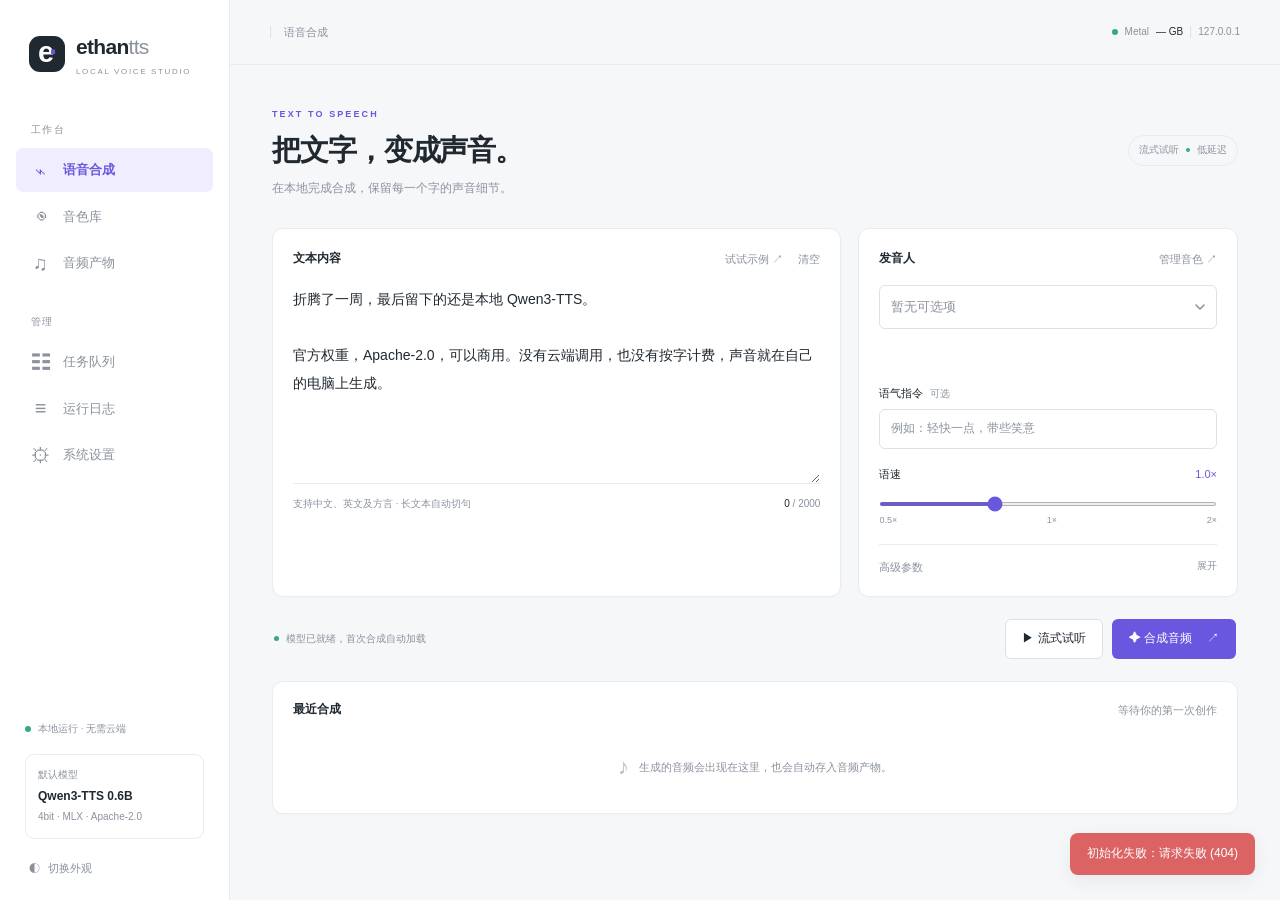
==== commit c937fbb3: "feat: replace native select popups with a custom listbox The OS draws the native select popup, so CS" ====
--- a/static/index.html
+++ b/static/index.html
@@ -137,6 +137,7 @@
   <div class="modal-error" id="voice-form-error" hidden></div><div class="modal-actions"><button type="button" class="button secondary danger-text" id="delete-voice" hidden>删除</button><button type="button" class="button secondary" id="cancel-voice">取消</button><button type="submit" class="button primary" id="save-voice">保存音色</button></div>
 </form></div></div>
 <div id="toast-container" aria-live="polite"></div>
+<script src="/static/select.js"></script>
 <script src="/static/app.js"></script>
 </body>
 </html>
--- a/static/style.css
+++ b/static/style.css
@@ -2,7 +2,7 @@
 [data-theme=dark]{--bg:#13161c;--panel:#1c2028;--panel-soft:#20242d;--text:#e7e9f0;--muted:#939aa9;--line:#2c323d;--line-strong:#3b4350;--accent:#a296ff;--accent-soft:#2e294b;--green:#65d5a0;--green-soft:#1c382e;--red:#f09090;--red-soft:#3c252b;--orange:#e4b471;--shadow:0 2px 5px #0002;color-scheme:dark}
 *{box-sizing:border-box}body{margin:0;background:var(--bg);color:var(--text);font:14px/1.65 -apple-system,BlinkMacSystemFont,"SF Pro Text","PingFang SC","Microsoft YaHei",sans-serif;-webkit-font-smoothing:antialiased}button,input,textarea,select{font:inherit}button{cursor:pointer}button:disabled{cursor:not-allowed;opacity:.5}a{color:inherit;text-decoration:none}button,input,textarea,select{outline:none}button:focus-visible,a:focus-visible{outline:2px solid var(--accent);outline-offset:3px}input:focus,textarea:focus,select:focus{border-color:var(--accent);box-shadow:0 0 0 3px var(--accent-soft)}[hidden]{display:none!important}
 .app-shell{display:flex;min-height:100vh}.sidebar{position:fixed;inset:0 auto 0 0;width:var(--sidebar);background:var(--panel);border-right:1px solid var(--line);display:flex;flex-direction:column;padding:30px 16px 20px;z-index:10}.brand{display:flex;gap:11px;align-items:center;padding:0 13px;margin-bottom:44px}.logo{width:36px;height:36px;border-radius:11px;background:var(--text);color:var(--panel);font-size:29px;line-height:32px;text-align:center;font-weight:700;letter-spacing:-5px;padding-right:4px}.logo span{color:var(--accent)}.brand strong{font-size:21px;font-weight:650;letter-spacing:-.7px}.brand strong span,.mobile-brand span{font-weight:400;color:var(--muted)}.brand small{display:block;font-size:8px;letter-spacing:1.65px;color:var(--muted);margin-top:0}.nav-label{font-size:10px;color:var(--muted);letter-spacing:1.4px;padding:0 15px;margin:0 0 10px}.nav-label:not(:first-child){margin-top:29px}.nav-item{border:0;background:transparent;color:var(--muted);display:flex;align-items:center;gap:13px;padding:11px 15px;width:100%;border-radius:7px;text-align:left;margin:3px 0;transition:background .15s,color .15s;font-size:13px}.nav-item>span{font-size:20px;width:19px;text-align:center;font-weight:400;line-height:1}.nav-item:hover{color:var(--text);background:var(--panel-soft)}.nav-item.active{background:var(--accent-soft);color:var(--accent);font-weight:600}.nav-item i{background:var(--accent);color:white;font-style:normal;font-size:10px;border-radius:10px;padding:0 5px;margin-left:auto}.sidebar-bottom{margin-top:auto;padding:0 9px}.local-state{font-size:10px;color:var(--muted);display:flex;align-items:center;gap:7px;margin-bottom:17px}.dot{width:6px;height:6px;border-radius:50%;background:var(--green);display:inline-block;flex:none}.model-mini{border:1px solid var(--line);border-radius:9px;padding:12px 12px;display:flex;flex-direction:column;gap:3px}.tiny-label{font-size:10px;color:var(--muted)}.model-mini strong{font-size:12px;font-weight:600}.model-mini>span:last-child{font-size:10px;color:var(--muted)}.theme-toggle{border:0;background:transparent;color:var(--muted);font-size:11px;margin-top:17px;padding:3px 4px;display:flex;gap:8px}.theme-toggle:hover{color:var(--accent)}main{margin-left:var(--sidebar);min-width:0;width:calc(100% - var(--sidebar))}.topbar{height:65px;border-bottom:1px solid var(--line);display:flex;align-items:center;justify-content:space-between;padding:0 40px;color:var(--muted);font-size:11px}.topbar>div{display:flex;align-items:center;gap:13px}.top-divider{width:1px;height:12px;background:var(--line-strong)}.runtime{gap:7px!important;font-size:10px}.runtime b{font-weight:500;color:var(--text);font-variant-numeric:tabular-nums}.mobile-brand{display:none}.content{max-width:1150px;margin:0 auto;padding:42px 42px 70px}.view{display:none;animation:fade .2s ease}.view.active{display:block}@keyframes fade{from{opacity:.3;transform:translateY(3px)}to{opacity:1;transform:none}}.page-heading{display:flex;align-items:flex-start;justify-content:space-between;gap:20px;margin-bottom:30px}.eyebrow{color:var(--accent);font-size:9px;font-weight:600;letter-spacing:2.1px;margin-bottom:10px}h1{font-size:29px;font-weight:600;letter-spacing:-1.1px;margin:0 0 9px;line-height:1.3}h2{font-size:16px;font-weight:600;margin:0 0 10px}.page-heading p{color:var(--muted);font-size:12px;margin:0}.heading-badge{font-size:10px;color:var(--muted);border:1px solid var(--line);padding:6px 10px;border-radius:20px;display:flex;gap:7px;align-items:center;margin-top:28px;white-space:nowrap}.heading-badge .dot{width:4px;height:4px}.panel{background:var(--panel);border:1px solid var(--line);border-radius:11px;box-shadow:var(--shadow)}.studio-grid{display:grid;grid-template-columns:minmax(0,1.5fr) minmax(260px,1fr);gap:17px}.editor-panel,.voice-panel{padding:20px}.panel-head{display:flex;align-items:center;justify-content:space-between;gap:10px;margin-bottom:16px}.panel-title{font-size:12px;font-weight:600}.editor-actions{display:flex;gap:15px}.text-button{padding:0;border:0;background:transparent;color:var(--muted);font-size:11px}.text-button:hover{color:var(--accent)}textarea.input,.editor-panel textarea{resize:vertical}.editor-panel textarea{display:block;border:0;box-shadow:none;background:transparent;color:var(--text);width:100%;height:198px;font-size:14px;line-height:2;padding:0}.editor-panel textarea:focus{box-shadow:none}.editor-panel textarea::placeholder,.input::placeholder{color:var(--muted)}.editor-footer{border-top:1px solid var(--line);padding-top:12px;display:flex;justify-content:space-between;font-size:10px;color:var(--muted);gap:10px}.editor-footer b{font-weight:500;color:var(--text)}.input{border:1px solid var(--line-strong);border-radius:6px;background:var(--panel);color:var(--text);padding:9px 11px;width:100%;font-size:12px;transition:border .15s,box-shadow .15s}.voice-select{font-size:13px;padding:10px 11px}.voice-info{padding:12px 0 17px;font-size:11px;color:var(--muted);min-height:55px}.voice-info strong{font-weight:500;color:var(--text);margin-right:7px}.voice-tag{font-size:9px;border:1px solid var(--line);padding:1px 5px;border-radius:4px;margin-left:5px}.field-label{display:block;font-size:11px;margin-bottom:7px;color:var(--text)}.field-label span{color:var(--muted);font-size:10px;margin-left:4px}.advanced{border-top:1px solid var(--line);margin-top:16px;padding-top:13px}.advanced summary{font-size:11px;color:var(--muted);cursor:pointer;list-style:none;display:flex;justify-content:space-between}.advanced summary::-webkit-details-marker{display:none}.advanced summary span{font-size:10px}.advanced-grid{display:grid;grid-template-columns:1fr 1fr;gap:12px;margin-top:15px}.advanced-grid label{font-size:10px;color:var(--muted)}.advanced-grid .input{margin-top:5px;padding:6px 8px}.advanced-grid label:first-child{grid-column:1/-1}.advanced-grid input[type=range]{width:100%;accent-color:var(--accent);height:4px;margin-top:10px}.advanced-grid label span{float:right;color:var(--accent)}.synthesis-bar{display:flex;align-items:center;justify-content:space-between;gap:15px;padding:22px 2px}.synthesis-hint{font-size:10px;color:var(--muted);display:flex;align-items:center;gap:7px}.synthesis-hint .dot{width:5px;height:5px}.synthesis-actions{display:flex;gap:9px}.button{display:inline-flex;align-items:center;justify-content:center;gap:7px;padding:9px 16px;border-radius:6px;font-size:12px;border:1px solid transparent;white-space:nowrap;transition:filter .15s,background .15s}.button:hover:not(:disabled){filter:brightness(.97)}.button.primary{background:var(--accent);color:#fff;font-weight:500}.button.primary span{margin-left:8px}.button.secondary{background:var(--panel);border-color:var(--line-strong);color:var(--text)}.button.small{padding:6px 10px;font-size:10px}.button.full{width:100%;margin-top:15px}.result-panel{padding:18px 20px}.result-panel .panel-head{margin-bottom:13px}.muted{color:var(--muted);font-size:11px}.empty{text-align:center;color:var(--muted);padding:55px 20px;font-size:12px}.empty.compact{padding:16px 10px 10px;display:flex;align-items:center;justify-content:center;gap:10px;font-size:11px}.empty-icon{font-size:22px;opacity:.6}.empty p{margin:0}.result-title{font-size:12px;margin-top:10px;max-width:65%;white-space:nowrap;overflow:hidden;text-overflow:ellipsis}audio{width:100%;height:34px;display:block}.result-bottom{display:flex;justify-content:space-between;align-items:center;gap:15px}.result-actions{display:flex;align-items:center;gap:16px}.metrics{display:grid;grid-template-columns:repeat(4,1fr);border-top:1px solid var(--line);padding-top:16px;margin-top:17px}.metrics>div{display:flex;flex-direction:column;gap:3px;border-right:1px solid var(--line);padding-left:20px}.metrics>div:first-child{padding-left:0}.metrics>div:last-child{border:0}.metrics span{font-size:10px;color:var(--muted)}.metrics b{font-size:18px;font-weight:500;font-variant-numeric:tabular-nums}.filter-bar{display:flex;align-items:center;gap:11px;margin-bottom:18px}.filter-bar .input{width:auto;min-width:150px;padding:8px 11px}
-.filter-bar select.input{min-width:170px;max-width:320px}.filter-bar .search{width:270px;max-width:100%;margin-right:auto}.check{font-size:11px;color:var(--muted);display:flex;align-items:center;gap:6px;white-space:nowrap}.check input{accent-color:var(--accent)}.filter-total{font-size:11px;color:var(--muted);white-space:nowrap}.voice-grid{display:grid;grid-template-columns:repeat(3,minmax(0,1fr));gap:15px}.voice-card{background:var(--panel);border:1px solid var(--line);border-radius:10px;padding:20px;position:relative;transition:border .15s,transform .15s}.voice-card:hover{border-color:var(--line-strong);transform:translateY(-1px)}.voice-card-top{display:flex;align-items:center;gap:12px}.avatar{height:38px;width:38px;display:flex;align-items:center;justify-content:center;border-radius:10px;background:var(--accent-soft);color:var(--accent);font-size:15px;font-weight:500;flex:none}.voice-card:nth-child(3n+2) .avatar{background:var(--green-soft);color:var(--green)}.voice-card:nth-child(3n) .avatar{background:var(--red-soft);color:var(--orange)}.voice-card-name{font-size:14px;font-weight:600;display:flex;align-items:center;gap:7px}.voice-card-sub{font-size:10px;color:var(--muted);margin-top:2px}.favorite{border:0;background:none;color:var(--muted);font-size:18px;position:absolute;right:14px;top:15px;padding:3px}.favorite.active{color:var(--orange)}.voice-card-desc{color:var(--muted);font-size:11px;min-height:37px;margin:16px 0 8px}.voice-readiness{font-size:10px;line-height:1.7;margin:4px 0 13px;color:var(--muted)}.voice-readiness.ready{color:var(--green)}.voice-readiness.pending{color:var(--orange)}#selected-voice-info .voice-readiness{margin:4px 0 0}#required-model-btn{border-color:var(--accent);color:var(--accent)}.voice-card-foot{border-top:1px solid var(--line);padding-top:12px;display:flex;align-items:center;justify-content:space-between}.tag{font-size:9px;padding:2px 7px;border-radius:4px;background:var(--panel-soft);border:1px solid var(--line);color:var(--muted)}.card-actions{display:flex;gap:10px}.card-actions button{font-size:10px}.table-panel{overflow:hidden}.table-row{display:grid;align-items:center;gap:15px;padding:17px 20px;border-bottom:1px solid var(--line)}.table-row:last-child{border-bottom:0}.artifact-head,.artifact-row{grid-template-columns:minmax(200px,2.5fr) minmax(90px,1fr) minmax(90px,1fr) minmax(120px,1fr) minmax(90px,1fr)}.artifact-head,.task-head{background:var(--panel-soft);font-size:10px;color:var(--muted);padding-top:12px;padding-bottom:12px}.artifact-title{font-size:12px;margin-bottom:3px;overflow:hidden;text-overflow:ellipsis;white-space:nowrap}.artifact-id{font-size:9px;color:var(--muted);letter-spacing:.3px}.artifact-text{color:var(--muted);font-size:10px;max-width:350px;white-space:nowrap;overflow:hidden;text-overflow:ellipsis}.table-cell{font-size:11px;color:var(--muted)}.table-cell b{font-weight:500;color:var(--text)}.table-sub{display:block;font-size:9px;color:var(--muted);margin-top:2px}.row-actions{display:flex;align-items:center;gap:11px}.row-actions button,.row-actions a{padding:0;background:transparent;border:0;font-size:11px;color:var(--muted)}.row-actions button:hover,.row-actions a:hover{color:var(--accent)}.row-actions .danger:hover{color:var(--red)}.inline-audio{margin-top:11px;grid-column:1/-1}.storage-note{font-size:11px;color:var(--muted);margin-top:35px;white-space:nowrap}.task-notice{padding:12px 16px;border:1px solid var(--line);border-radius:8px;color:var(--muted);font-size:11px;margin-bottom:20px;background:var(--panel)}.task-head,.task-row{grid-template-columns:minmax(200px,2.5fr) minmax(70px,.8fr) minmax(110px,1fr) minmax(120px,1fr) minmax(75px,.8fr)}.status{display:inline-flex;align-items:center;gap:5px;font-size:10px;padding:3px 8px;border-radius:5px;white-space:nowrap;background:var(--panel-soft);color:var(--muted)}.status.succeeded{background:var(--green-soft);color:var(--green)}.status.failed{background:var(--red-soft);color:var(--red)}.status.running{background:var(--accent-soft);color:var(--accent)}.status.queued{color:var(--orange)}.error-detail{color:var(--red);font-size:10px;margin-top:5px;word-break:break-word}.log-panel{overflow:hidden}.log-head,.log-row{display:grid;grid-template-columns:150px 65px 65px minmax(0,1fr);gap:15px;padding:11px 18px;align-items:baseline}.log-head{font-size:10px;color:var(--muted);background:var(--panel-soft);border-bottom:1px solid var(--line)}.log-row{font-size:11px;border-bottom:1px solid var(--line)}.log-row:last-child{border:0}.log-time{font-family:ui-monospace,SFMono-Regular,monospace;font-size:10px;color:var(--muted)}.log-level{font-size:9px;color:var(--green)}.log-level.ERROR{color:var(--red)}.log-category{font-size:10px;color:var(--muted)}.log-message{font-size:11px;word-break:break-word}.log-message small{display:block;color:var(--muted);font-family:ui-monospace,monospace;font-size:9px;margin-top:3px;white-space:pre-wrap}.settings-grid{display:grid;grid-template-columns:1.2fr 1fr;gap:18px}.settings-panel{padding:25px}.panel-description{font-size:11px;color:var(--muted);margin:0 0 15px}.setting-row{display:flex;justify-content:space-between;align-items:center;gap:20px;padding:18px 0;border-bottom:1px solid var(--line)}.setting-row strong{font-size:12px;font-weight:500}.setting-row p{font-size:10px;color:var(--muted);margin:4px 0 0}.setting-row>.input{width:auto;min-width:190px;max-width:280px}.unit-input{display:flex;align-items:center;gap:8px;color:var(--muted);font-size:11px}.unit-input .input{width:85px;text-align:right}
+.filter-bar select.input{min-width:170px;max-width:340px}.filter-bar .search{width:270px;max-width:100%;margin-right:auto}.check{font-size:11px;color:var(--muted);display:flex;align-items:center;gap:6px;white-space:nowrap}.check input{accent-color:var(--accent)}.filter-total{font-size:11px;color:var(--muted);white-space:nowrap}.voice-grid{display:grid;grid-template-columns:repeat(3,minmax(0,1fr));gap:15px}.voice-card{background:var(--panel);border:1px solid var(--line);border-radius:10px;padding:20px;position:relative;transition:border .15s,transform .15s}.voice-card:hover{border-color:var(--line-strong);transform:translateY(-1px)}.voice-card-top{display:flex;align-items:center;gap:12px}.avatar{height:38px;width:38px;display:flex;align-items:center;justify-content:center;border-radius:10px;background:var(--accent-soft);color:var(--accent);font-size:15px;font-weight:500;flex:none}.voice-card:nth-child(3n+2) .avatar{background:var(--green-soft);color:var(--green)}.voice-card:nth-child(3n) .avatar{background:var(--red-soft);color:var(--orange)}.voice-card-name{font-size:14px;font-weight:600;display:flex;align-items:center;gap:7px}.voice-card-sub{font-size:10px;color:var(--muted);margin-top:2px}.favorite{border:0;background:none;color:var(--muted);font-size:18px;position:absolute;right:14px;top:15px;padding:3px}.favorite.active{color:var(--orange)}.voice-card-desc{color:var(--muted);font-size:11px;min-height:37px;margin:16px 0 8px}.voice-readiness{font-size:10px;line-height:1.7;margin:4px 0 13px;color:var(--muted)}.voice-readiness.ready{color:var(--green)}.voice-readiness.pending{color:var(--orange)}#selected-voice-info .voice-readiness{margin:4px 0 0}#required-model-btn{border-color:var(--accent);color:var(--accent)}.voice-card-foot{border-top:1px solid var(--line);padding-top:12px;display:flex;align-items:center;justify-content:space-between}.tag{font-size:9px;padding:2px 7px;border-radius:4px;background:var(--panel-soft);border:1px solid var(--line);color:var(--muted)}.card-actions{display:flex;gap:10px}.card-actions button{font-size:10px}.table-panel{overflow:hidden}.table-row{display:grid;align-items:center;gap:15px;padding:17px 20px;border-bottom:1px solid var(--line)}.table-row:last-child{border-bottom:0}.artifact-head,.artifact-row{grid-template-columns:minmax(200px,2.5fr) minmax(90px,1fr) minmax(90px,1fr) minmax(120px,1fr) minmax(90px,1fr)}.artifact-head,.task-head{background:var(--panel-soft);font-size:10px;color:var(--muted);padding-top:12px;padding-bottom:12px}.artifact-title{font-size:12px;margin-bottom:3px;overflow:hidden;text-overflow:ellipsis;white-space:nowrap}.artifact-id{font-size:9px;color:var(--muted);letter-spacing:.3px}.artifact-text{color:var(--muted);font-size:10px;max-width:350px;white-space:nowrap;overflow:hidden;text-overflow:ellipsis}.table-cell{font-size:11px;color:var(--muted)}.table-cell b{font-weight:500;color:var(--text)}.table-sub{display:block;font-size:9px;color:var(--muted);margin-top:2px}.row-actions{display:flex;align-items:center;gap:11px}.row-actions button,.row-actions a{padding:0;background:transparent;border:0;font-size:11px;color:var(--muted)}.row-actions button:hover,.row-actions a:hover{color:var(--accent)}.row-actions .danger:hover{color:var(--red)}.inline-audio{margin-top:11px;grid-column:1/-1}.storage-note{font-size:11px;color:var(--muted);margin-top:35px;white-space:nowrap}.task-notice{padding:12px 16px;border:1px solid var(--line);border-radius:8px;color:var(--muted);font-size:11px;margin-bottom:20px;background:var(--panel)}.task-head,.task-row{grid-template-columns:minmax(200px,2.5fr) minmax(70px,.8fr) minmax(110px,1fr) minmax(120px,1fr) minmax(75px,.8fr)}.status{display:inline-flex;align-items:center;gap:5px;font-size:10px;padding:3px 8px;border-radius:5px;white-space:nowrap;background:var(--panel-soft);color:var(--muted)}.status.succeeded{background:var(--green-soft);color:var(--green)}.status.failed{background:var(--red-soft);color:var(--red)}.status.running{background:var(--accent-soft);color:var(--accent)}.status.queued{color:var(--orange)}.error-detail{color:var(--red);font-size:10px;margin-top:5px;word-break:break-word}.log-panel{overflow:hidden}.log-head,.log-row{display:grid;grid-template-columns:150px 65px 65px minmax(0,1fr);gap:15px;padding:11px 18px;align-items:baseline}.log-head{font-size:10px;color:var(--muted);background:var(--panel-soft);border-bottom:1px solid var(--line)}.log-row{font-size:11px;border-bottom:1px solid var(--line)}.log-row:last-child{border:0}.log-time{font-family:ui-monospace,SFMono-Regular,monospace;font-size:10px;color:var(--muted)}.log-level{font-size:9px;color:var(--green)}.log-level.ERROR{color:var(--red)}.log-category{font-size:10px;color:var(--muted)}.log-message{font-size:11px;word-break:break-word}.log-message small{display:block;color:var(--muted);font-family:ui-monospace,monospace;font-size:9px;margin-top:3px;white-space:pre-wrap}.settings-grid{display:grid;grid-template-columns:1.2fr 1fr;gap:18px}.settings-panel{padding:25px}.panel-description{font-size:11px;color:var(--muted);margin:0 0 15px}.setting-row{display:flex;justify-content:space-between;align-items:center;gap:20px;padding:18px 0;border-bottom:1px solid var(--line)}.setting-row strong{font-size:12px;font-weight:500}.setting-row p{font-size:10px;color:var(--muted);margin:4px 0 0}.setting-row>.input{width:auto;min-width:190px;max-width:min(360px,45%)}.unit-input{display:flex;align-items:center;gap:8px;color:var(--muted);font-size:11px}.unit-input .input{width:85px;text-align:right}
 .setting-row input.input{min-width:0;max-width:none}.settings-actions{display:flex;justify-content:space-between;align-items:center;margin-top:22px;gap:10px}.switch input{display:none}.switch span{display:block;width:32px;height:19px;border-radius:20px;background:var(--line-strong);position:relative;transition:background .15s}.switch span:after{content:"";position:absolute;left:3px;top:3px;width:13px;height:13px;background:var(--panel);border-radius:50%;transition:transform .15s}.switch input:checked+span{background:var(--accent)}.switch input:checked+span:after{transform:translateX(13px)}.model-item{padding:14px 0;border-bottom:1px solid var(--line)}.model-item:last-child{border:0}.model-item-title{display:flex;justify-content:space-between;align-items:center;gap:10px;font-size:11px;font-weight:500}.model-item-title .tag.installed{color:var(--green);background:var(--green-soft);border-color:transparent}.model-item p{font-size:10px;color:var(--muted);margin:5px 0 10px}.model-item .button{font-size:10px;padding:5px 10px}.resource-note{color:var(--muted);font-size:10px;line-height:2;margin-top:20px;text-align:center}.danger-text{color:var(--red)}.modal-backdrop{position:fixed;inset:0;background:#18202a66;z-index:100;display:flex;align-items:center;justify-content:center;padding:20px;backdrop-filter:blur(3px)}.modal{width:500px;max-height:90vh;overflow:auto;background:var(--panel);border-radius:14px;border:1px solid var(--line);padding:26px;box-shadow:0 15px 60px #0002}.modal-head{display:flex;align-items:center;justify-content:space-between;margin-bottom:22px}.modal-head h2{font-size:18px;margin:0}.icon-button{border:0;background:transparent;color:var(--muted);font-size:25px;padding:0 4px}.form-group{margin-bottom:16px}.form-group>label{display:block;font-size:11px;margin-bottom:6px}.form-group>label span{color:var(--muted);font-size:10px}.form-group textarea{min-height:80px}.form-hint{font-size:10px;color:var(--muted);margin:7px 0 14px}.type-options{display:grid;grid-template-columns:1fr 1fr;gap:10px}.type-options label{cursor:pointer}.type-options input{position:absolute;opacity:0}.type-options span{display:flex;flex-direction:column;border:1px solid var(--line-strong);border-radius:7px;padding:12px}.type-options input:checked+span{border-color:var(--accent);background:var(--accent-soft)}.type-options b{font-size:12px;font-weight:500}.type-options small{font-size:10px;color:var(--muted);margin-top:4px}.modal-actions{display:flex;justify-content:flex-end;gap:10px;margin-top:24px}.modal-error{background:var(--red-soft);color:var(--red);padding:9px 12px;font-size:11px;border-radius:6px}.mobile-nav{display:none}#toast-container{position:fixed;right:25px;bottom:25px;z-index:200;display:flex;flex-direction:column;gap:10px}.toast{background:var(--text);color:var(--panel);padding:11px 17px;border-radius:8px;font-size:12px;box-shadow:0 5px 20px #0001;max-width:360px;animation:fade .2s}.toast.error{background:var(--red);color:#fff}.loading{opacity:.55;pointer-events:none}
 @media(max-width:1050px){.content{padding:35px 28px 65px}.voice-grid{grid-template-columns:repeat(2,minmax(0,1fr))}.artifact-head,.artifact-row{grid-template-columns:minmax(170px,2fr) minmax(80px,1fr) minmax(85px,1fr) minmax(80px,1fr)}.artifact-head>span:nth-child(4),.artifact-row>div:nth-child(4){display:none}.task-head,.task-row{grid-template-columns:minmax(160px,2fr) minmax(70px,.8fr) minmax(90px,1fr) minmax(65px,.8fr)}.task-head>span:nth-child(4),.task-row>div:nth-child(4){display:none}}
 @media(max-width:760px){.sidebar{display:none}main{margin:0;width:100%}.topbar{padding:0 20px;height:57px}.mobile-brand{display:inline;color:var(--text);font-size:17px;font-weight:600}.runtime>span:last-child,.runtime>.top-divider{display:none}.content{padding:28px 18px 95px}.page-heading{margin-bottom:24px}h1{font-size:25px}.page-heading p{font-size:11px}.heading-badge{display:none}.studio-grid,.settings-grid{grid-template-columns:1fr}.editor-panel textarea{height:165px}.voice-panel{padding-bottom:15px}.synthesis-bar{align-items:flex-start;flex-direction:column;padding:18px 0}.synthesis-actions{width:100%}.synthesis-actions .button{flex:1}.voice-grid{grid-template-columns:1fr}.filter-bar{flex-wrap:wrap}.filter-bar .search{width:100%;order:-1}.filter-total{margin-left:auto}.artifact-head,.task-head{display:none}.artifact-row,.task-row{grid-template-columns:1fr 1fr;gap:10px;padding:17px}.artifact-row>div:first-child,.task-row>div:first-child{grid-column:1/-1}.artifact-row>div:nth-child(4),.task-row>div:nth-child(4){display:block}.artifact-row .row-actions,.task-row .row-actions{justify-content:flex-end}.artifact-text{max-width:100%}.table-cell{font-size:10px}.result-title{max-width:50%}.result-bottom{align-items:flex-start}.result-actions{gap:10px}.metrics b{font-size:16px}.metrics>div{padding-left:12px}.mobile-nav{display:flex;position:fixed;bottom:0;left:0;right:0;height:66px;background:var(--panel);border-top:1px solid var(--line);z-index:30;justify-content:space-around;padding:8px 5px}.mobile-nav button{border:0;background:transparent;color:var(--muted);font-size:19px;display:flex;flex-direction:column;align-items:center;gap:3px;flex:1}.mobile-nav button span{font-size:9px}.mobile-nav button.active{color:var(--accent)}.log-head{display:none}.log-row{grid-template-columns:110px 45px 45px;gap:8px;padding:12px}.log-message{grid-column:1/-1}.setting-row{gap:12px}.settings-panel{padding:20px}.modal{padding:22px}.storage-note{margin-top:25px}.topbar #breadcrumb{font-size:10px}#toast-container{right:15px;bottom:80px;left:15px}.toast{max-width:none}}
@@ -39,7 +39,7 @@
 
 /* Safari 26 renders native form controls as glass capsules. Reset the native
    appearance so selects and inputs match the panel styling in every browser. */
-select.input, .voice-select, .filter-bar select.input {
+select.input, select.voice-select, .filter-bar select.input {
   -webkit-appearance: none;
   appearance: none;
   background-image: url("data:image/svg+xml,%3Csvg xmlns='http://www.w3.org/2000/svg' width='10' height='6' viewBox='0 0 10 6'%3E%3Cpath d='M1 1l4 4 4-4' fill='none' stroke='%238b929e' stroke-width='1.4' stroke-linecap='round' stroke-linejoin='round'/%3E%3C/svg%3E");
@@ -53,7 +53,7 @@
   font-size: 12px;
   line-height: normal;
 }
-select.input:focus, .voice-select:focus { border-color: var(--accent); box-shadow: 0 0 0 3px var(--accent-soft); }
+select.input:focus, select.voice-select:focus { border-color: var(--accent); box-shadow: 0 0 0 3px var(--accent-soft); }
 /* Safari draws its own inner glow/rounded container on some versions. */
 select.input::-webkit-inner-spin-button, select.input::-webkit-outer-spin-button { -webkit-appearance: none; margin: 0; }
 input.input[type="number"], input[type="text"], input[type="file"] { -webkit-appearance: none; appearance: none; }
@@ -71,3 +71,50 @@
   .view, .toast { animation: none !important; }
   * { transition-duration: .01ms !important; }
 }
+
+/* Measured: the longest real option is ~151px of text, so 190px + arrow and
+   padding fits every current voice name. field-sizing keeps future long names
+   from clipping in browsers that support it. */
+select.input, select.voice-select { field-sizing: content; min-width: 190px; max-width: 100%; }
+.filter-bar select.input { field-sizing: content; min-width: 170px; max-width: 340px; }
+
+/* ---- Custom select ------------------------------------------------------ */
+.cs-native{position:absolute!important;width:1px;height:1px;padding:0;margin:-1px;
+  overflow:hidden;clip:rect(0 0 0 0);white-space:nowrap;border:0;opacity:0;pointer-events:none}
+.cs-select{position:relative;display:inline-block;min-width:150px;vertical-align:middle}
+.cs-trigger{display:flex;align-items:center;justify-content:space-between;gap:10px;width:100%;
+  min-height:36px;padding:8px 11px;border:1px solid var(--line-strong);border-radius:6px;
+  background:var(--panel);color:var(--text);font:inherit;font-size:12px;text-align:left;
+  cursor:pointer;transition:border-color .15s,box-shadow .15s}
+.cs-trigger:hover{border-color:var(--accent)}
+.cs-trigger:focus-visible{outline:none;border-color:var(--accent);box-shadow:0 0 0 3px var(--accent-soft)}
+.cs-select.cs-open .cs-trigger{border-color:var(--accent);box-shadow:0 0 0 3px var(--accent-soft)}
+.cs-select.cs-disabled{opacity:.55;pointer-events:none}
+.cs-label{overflow:hidden;text-overflow:ellipsis;white-space:nowrap;flex:1}
+.cs-label.cs-placeholder{color:var(--muted)}
+.cs-chevron{display:flex;align-items:center;color:var(--muted);flex:none;transition:transform .18s}
+.cs-select.cs-open .cs-chevron{transform:rotate(180deg)}
+.cs-lg{min-width:100%}
+.cs-lg .cs-trigger{min-height:40px;font-size:13px;padding:10px 11px}
+.cs-popup{position:fixed;z-index:400;max-height:288px;overflow:auto;padding:5px;
+  background:var(--panel);border:1px solid var(--line-strong);border-radius:9px;
+  box-shadow:0 10px 32px #18202a1f,0 2px 6px #18202a14;
+  opacity:0;transform:translateY(-4px) scale(.985);transition:opacity .13s,transform .13s;
+  scrollbar-width:thin}
+[data-flip=up].cs-popup{transform:translateY(4px) scale(.985)}
+.cs-popup.cs-visible{opacity:1;transform:none}
+html.cs-lock{overflow:hidden}
+.cs-option{display:flex;align-items:center;justify-content:space-between;gap:14px;
+  padding:8px 10px;border-radius:6px;font-size:12px;color:var(--text);cursor:pointer;
+  white-space:nowrap;overflow:hidden}
+.cs-option>span:first-child{overflow:hidden;text-overflow:ellipsis}
+.cs-option.cs-active{background:var(--panel-soft)}
+.cs-option.cs-selected{color:var(--accent);font-weight:500}
+.cs-option.cs-selected.cs-active{background:var(--accent-soft)}
+.cs-tick{font-size:11px;color:var(--accent);flex:none}
+/* Keep filter-bar and setting-row sizing rules working on the wrapper. */
+.filter-bar .cs-select{min-width:170px;max-width:340px}
+.setting-row .cs-select{min-width:190px;max-width:min(360px,45%)}
+.unit-input .cs-select{min-width:0}
+.pron-field .cs-select{min-width:0;width:100%}
+@media(prefers-reduced-motion:reduce){.cs-popup{transition:none}}
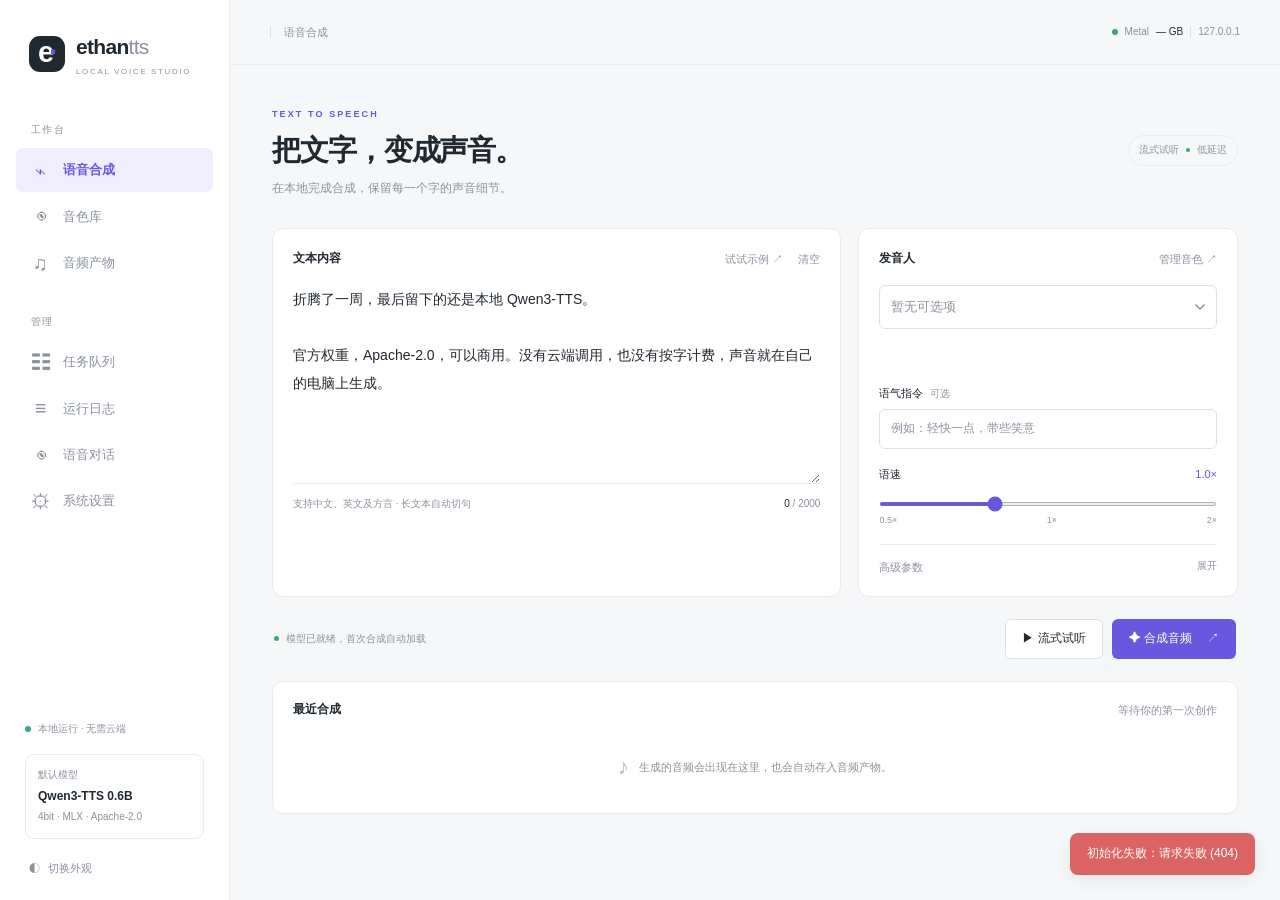
==== commit 3b79df12: "feat(chat): 实时语音对话页 + 模型设置多 Tab + 本地语音识别 说话 → 本地 ASR → 流式 LLM → 按句切分 → 逐句 TTS，三段并行，首句约 1 秒出声。  - /ch" ====
--- a/static/index.html
+++ b/static/index.html
@@ -20,6 +20,7 @@
       <div class="nav-label">管理</div>
       <button class="nav-item" data-view="tasks"><span>☷</span>任务队列 <i id="task-badge" hidden></i></button>
       <button class="nav-item" data-view="logs"><span>≡</span>运行日志</button>
+      <a class="nav-item" href="/chat"><span>◉</span>语音对话</a>
       <button class="nav-item" data-view="settings"><span>⚙</span>系统设置</button>
     </nav>
     <div class="sidebar-bottom">
@@ -98,36 +99,91 @@
 
       <!-- Settings -->
       <section id="view-settings" class="view">
-        <div class="page-heading"><div><div class="eyebrow">PREFERENCES</div><h1>按你的方式运行。</h1><p>所有设置与数据均保存在本地 SQLite。</p></div></div>
-        <div class="settings-grid"><div class="panel settings-panel"><h2>合成偏好</h2>
-          <div class="setting-row"><div><strong>默认发音人</strong><p>打开工作台时自动选择</p></div><select class="input" id="setting-voice"></select></div>
-          <div class="setting-row"><div><strong>最大文本长度</strong><p>100–2000 字，长文本会自动分句</p></div><div class="unit-input"><input type="number" class="input" id="setting-chars" min="100" max="2000"><span>字</span></div></div>
-          <div class="setting-row"><div><strong>单句长度</strong><p>20–200 字；短句更快返回首段音频</p></div><div class="unit-input"><input type="number" class="input" id="setting-sentence" min="20" max="200"><span>字</span></div></div>
-          <div class="setting-row"><div><strong>流式分块间隔</strong><p>0.16–2 秒，较小可更快开始播放</p></div><div class="unit-input"><input type="number" class="input" id="setting-interval" min=".16" max="2" step=".01"><span>秒</span></div></div>
-          <div class="setting-row"><div><strong>合成后自动播放</strong><p>保存完整 WAV 后立即播放</p></div><label class="switch"><input type="checkbox" id="setting-autoplay"><span></span></label></div>
-          <div class="settings-actions"><span class="muted" id="settings-status"></span><button class="button primary" id="save-settings">保存设置</button></div>
-        </div><div class="panel settings-panel"><h2>模型与资源</h2><p class="panel-description">默认仅加载 4bit 模型。可选模型不会自动下载。</p><div id="model-list"></div><button class="button secondary full" id="unload-models">释放模型内存</button><div class="resource-note">单任务队列 · 按需加载 · Metal 加速<br>停止服务后不会残留后台推理进程。</div></div></div>
-        <div class="panel settings-panel pronunciation-panel"><h2>读音纠正</h2><p class="panel-description">把模型容易读错的词换成你想要的读法，例如把 <code>Qwen</code> 读成「千问」。只改变合成时的发音，产物里仍保留原文。</p>
-          <form id="pron-form" class="pron-form">
-            <div class="pron-field"><label>原文 <span>必填</span></label><input class="input" id="pron-term" required maxlength="60" placeholder="Qwen"></div>
-            <div class="pron-arrow">→</div>
-            <div class="pron-field"><label>读作 <span>必填</span></label><input class="input" id="pron-say" required maxlength="120" placeholder="千问"></div>
-            <div class="pron-field"><label>备注 <span>可选</span></label><input class="input" id="pron-note" maxlength="200" placeholder="用于区分同类规则"></div>
-            <button class="button primary" type="submit" id="pron-add">＋ 添加</button>
-          </form>
-          <div class="pron-options"><label class="check"><input type="checkbox" id="pron-case"> 区分大小写</label><span class="muted">不勾选时 Qwen / qwen / QWEN 都会命中</span></div>
-          <div id="pron-list" class="pron-list"></div>
-          <div class="pron-preview">
-            <label class="field-label" for="pron-test">试一下效果 <span>不会真正合成</span></label>
-            <div class="pron-preview-row"><input class="input" id="pron-test" placeholder="输入一段包含 Qwen 的文本"><button class="button secondary" id="pron-preview-btn">预览</button></div>
-            <div class="pron-result" id="pron-result" hidden></div>
+        <div class="page-heading"><div><div class="eyebrow">PREFERENCES</div><h1>按你的方式运行。</h1><p>所有设置与数据均保存在本地 SQLite。</p></div><a class="button secondary" href="/chat">◉ 打开语音对话</a></div>
+        <div class="tabs" id="settings-tabs" role="tablist">
+          <button class="tab active" data-tab="general" role="tab">通用</button>
+          <button class="tab" data-tab="model" role="tab">模型设置</button>
+          <button class="tab" data-tab="speech" role="tab">语音识别</button>
+          <button class="tab" data-tab="pronunciation" role="tab">读音纠正</button>
+          <button class="tab" data-tab="resources" role="tab">模型与资源</button>
+        </div>
+
+        <div class="tab-panel active" data-panel="general">
+          <div class="settings-grid"><div class="panel settings-panel"><h2>合成偏好</h2>
+            <div class="setting-row"><div><strong>默认发音人</strong><p>打开工作台时自动选择</p></div><select class="input" id="setting-voice"></select></div>
+            <div class="setting-row"><div><strong>最大文本长度</strong><p>100–2000 字，长文本会自动分句</p></div><div class="unit-input"><input type="number" class="input" id="setting-chars" min="100" max="2000"><span>字</span></div></div>
+            <div class="setting-row"><div><strong>单句长度</strong><p>20–200 字；短句更快返回首段音频</p></div><div class="unit-input"><input type="number" class="input" id="setting-sentence" min="20" max="200"><span>字</span></div></div>
+            <div class="setting-row"><div><strong>流式分块间隔</strong><p>0.16–2 秒，较小可更快开始播放</p></div><div class="unit-input"><input type="number" class="input" id="setting-interval" min=".16" max="2" step=".01"><span>秒</span></div></div>
+            <div class="setting-row"><div><strong>合成后自动播放</strong><p>保存完整 WAV 后立即播放</p></div><label class="switch"><input type="checkbox" id="setting-autoplay"><span></span></label></div>
+            <div class="settings-actions"><span class="muted" id="settings-status"></span><button class="button primary" id="save-settings">保存设置</button></div>
+          </div><div class="panel settings-panel"><h2>语音对话</h2><p class="panel-description">对话页的朗读音色与断句节奏。对话模型在「模型设置」里配置。</p>
+            <div class="setting-row"><div><strong>朗读音色</strong><p>模型回答用这个声音读出来</p></div><select class="input" id="setting-chat-voice"></select></div>
+            <div class="setting-row"><div><strong>首句最短字数</strong><p>4–40 字；越小越早出声，但句子更碎</p></div><div class="unit-input"><input type="number" class="input" id="setting-first-chars" min="4" max="40"><span>字</span></div></div>
+            <div class="setting-row"><div><strong>最长分句</strong><p>20–200 字；超过就强制断开送 TTS</p></div><div class="unit-input"><input type="number" class="input" id="setting-tts-max" min="20" max="200"><span>字</span></div></div>
+            <div class="setting-row"><div><strong>朗读语速</strong><p>0.5–2.0×，保持音高</p></div><div class="unit-input"><input type="number" class="input" id="setting-speech-rate" min=".5" max="2" step=".05"><span>×</span></div></div>
+            <div class="setting-row"><div><strong>带入上下文</strong><p>最近几轮问答会一起发给模型</p></div><div class="unit-input"><input type="number" class="input" id="setting-history" min="0" max="40"><span>轮</span></div></div>
+            <div class="settings-actions"><span class="muted" id="chat-settings-status"></span><button class="button primary" id="save-chat-settings">保存对话设置</button></div>
+          </div></div>
+        </div>
+
+        <div class="tab-panel" data-panel="model">
+          <div class="settings-grid"><div class="panel settings-panel"><h2>对话模型</h2><p class="panel-description">任何兼容 OpenAI 接口的服务都可以：DeepSeek、OpenAI、智谱、通义、Kimi，或本机的 Ollama / LM Studio。</p>
+            <div class="preset-row" id="model-presets"></div>
+            <div class="setting-row stack"><div><strong>接口地址</strong><p>通常以 /v1 结尾，例如 https://api.deepseek.com/v1</p></div><input class="input" id="setting-base-url" placeholder="https://api.deepseek.com/v1" autocomplete="off"></div>
+            <div class="setting-row stack"><div><strong>API Key</strong><p id="api-key-hint">只保存在本地数据库，不会出现在页面上</p></div>
+              <div class="key-row"><input class="input" id="setting-api-key" type="password" placeholder="sk-…" autocomplete="off"><button class="text-button" id="toggle-key">显示</button><button class="text-button danger-text" id="clear-key">清除</button></div></div>
+            <div class="setting-row stack"><div><strong>模型名称</strong><p>例如 deepseek-chat、gpt-4o-mini、qwen2.5:7b</p></div>
+              <div class="key-row"><input class="input" id="setting-model" placeholder="deepseek-chat" autocomplete="off" list="model-options"><datalist id="model-options"></datalist><button class="button secondary small" id="fetch-models">读取列表</button></div></div>
+            <div class="setting-row"><div><strong>温度</strong><p>0–2；对话建议 0.5–0.8</p></div><div class="unit-input"><input type="number" class="input" id="setting-temperature" min="0" max="2" step=".1"></div></div>
+            <div class="setting-row"><div><strong>最大回复长度</strong><p>64–2048 tokens；语音对话不需要很长</p></div><div class="unit-input"><input type="number" class="input" id="setting-max-tokens" min="64" max="2048" step="16"></div></div>
+            <div class="settings-actions"><span class="muted" id="model-status"></span><button class="button secondary" id="test-model">测试连接</button><button class="button primary" id="save-model">保存模型设置</button></div>
+          </div><div class="panel settings-panel"><h2>回答风格</h2><p class="panel-description">这段 system prompt 决定模型怎么说话。语音对话最怕长段落，所以默认约束了长度、去掉了 Markdown，并要求数字口语化。</p>
+            <textarea class="input prompt-box" id="setting-system-prompt" rows="14" maxlength="4000"></textarea>
+            <div class="settings-actions"><span class="muted" id="prompt-status"></span><button class="text-button" id="reset-prompt">恢复默认</button><button class="button primary" id="save-prompt">保存提示词</button></div>
+          </div></div>
+        </div>
+
+        <div class="tab-panel" data-panel="speech">
+          <div class="panel settings-panel"><h2>语音识别</h2><p class="panel-description">把你说的话转成文字。两种模型都在本地运行，录音不会上传到任何服务器。</p>
+            <div id="asr-list" class="model-list-inline"></div>
+            <div class="setting-row"><div><strong>当前使用</strong><p>切换后会释放旧模型，下一次说话时加载新模型</p></div><select class="input" id="setting-asr-model"></select></div>
+            <div class="settings-actions"><span class="muted" id="asr-status"></span><button class="button primary" id="save-asr">保存</button></div>
+            <div class="resource-note">识别在按下说话并停顿后触发，一次只处理一小段录音；<br>热态下 0.6B 模型约 0.2 秒返回一句。</div>
+          </div>
+        </div>
+
+        <div class="tab-panel" data-panel="pronunciation">
+          <div class="panel settings-panel pronunciation-panel"><h2>读音纠正</h2><p class="panel-description">把模型容易读错的词换成你想要的读法，例如把 <code>Qwen</code> 读成「千问」。只改变合成时的发音，产物里仍保留原文。</p>
+            <form id="pron-form" class="pron-form">
+              <div class="pron-field"><label>原文 <span>必填</span></label><input class="input" id="pron-term" required maxlength="60" placeholder="Qwen"></div>
+              <div class="pron-arrow">→</div>
+              <div class="pron-field"><label>读作 <span>必填</span></label><input class="input" id="pron-say" required maxlength="120" placeholder="千问"></div>
+              <div class="pron-field"><label>备注 <span>可选</span></label><input class="input" id="pron-note" maxlength="200" placeholder="用于区分同类规则"></div>
+              <button class="button primary" type="submit" id="pron-add">＋ 添加</button>
+            </form>
+            <div class="pron-options"><label class="check"><input type="checkbox" id="pron-case"> 区分大小写</label><span class="muted">不勾选时 Qwen / qwen / QWEN 都会命中</span></div>
+            <div id="pron-list" class="pron-list"></div>
+            <div class="pron-preview">
+              <label class="field-label" for="pron-test">试一下效果 <span>不会真正合成</span></label>
+              <div class="pron-preview-row"><input class="input" id="pron-test" placeholder="输入一段包含 Qwen 的文本"><button class="button secondary" id="pron-preview-btn">预览</button></div>
+              <div class="pron-result" id="pron-result" hidden></div>
+            </div>
+          </div>
+        </div>
+
+        <div class="tab-panel" data-panel="resources">
+          <div class="settings-grid"><div class="panel settings-panel"><h2>模型与资源</h2><p class="panel-description">默认仅加载 4bit 模型。可选模型不会自动下载。</p><div class="models-total" id="models-total"></div><div id="model-list"></div><button class="button secondary full" id="unload-models">释放模型内存</button><div class="resource-note">单任务队列 · 按需加载 · Metal 加速<br>停止服务后不会残留后台推理进程。</div></div>
+            <div class="panel settings-panel"><h2>手机访问</h2><p class="panel-description">同一个 Wi-Fi 下，用手机浏览器打开本机地址即可使用语音对话页。</p>
+              <div class="lan-address" id="lan-address">—</div>
+              <div class="resource-note">服务默认只监听 127.0.0.1。要让手机访问，用<br><code>python app.py --host 0.0.0.0</code> 启动。<br>语音页地址：<code>/chat</code>，可「添加到主屏幕」。</div>
+            </div>
           </div>
         </div>
       </section>
     </div>
   </main>
 </div>
-<div class="mobile-nav" id="mobile-nav"><button data-view="studio" class="active">⌁<span>合成</span></button><button data-view="voices">◉<span>音色</span></button><button data-view="artifacts">♫<span>产物</span></button><button data-view="tasks">☷<span>任务</span></button><button data-view="settings">⚙<span>设置</span></button></div>
+<div class="mobile-nav" id="mobile-nav"><button data-view="studio" class="active">⌁<span>合成</span></button><button data-view="voices">◉<span>音色</span></button><button data-view="artifacts">♫<span>产物</span></button><a href="/chat">◌<span>对话</span></a><button data-view="settings">⚙<span>设置</span></button></div>
 <div class="modal-backdrop" id="voice-modal" hidden><div class="modal"><div class="modal-head"><h2 id="voice-modal-title">新建音色</h2><button class="icon-button" id="close-voice-modal">×</button></div><form id="voice-form">
   <input type="hidden" id="edit-voice-id"><div class="form-group"><label>音色名称</label><input class="input" id="voice-name" required maxlength="40" placeholder="例如：温暖的中文旁白"></div>
   <div class="form-group" id="new-voice-type"><label>创建方式</label><div class="type-options"><label><input type="radio" name="voice-type" value="design" checked><span><b>✦ 文字设计</b><small>用一句话描述声音</small></span></label><label><input type="radio" name="voice-type" value="clone"><span><b>◉ 声音克隆</b><small>上传一段参考录音</small></span></label></div></div>
--- a/static/style.css
+++ b/static/style.css
@@ -72,11 +72,10 @@
   * { transition-duration: .01ms !important; }
 }
 
-/* Measured: the longest real option is ~151px of text, so 190px + arrow and
-   padding fits every current voice name. field-sizing keeps future long names
-   from clipping in browsers that support it. */
-select.input, select.voice-select { field-sizing: content; min-width: 190px; max-width: 100%; }
-.filter-bar select.input { field-sizing: content; min-width: 170px; max-width: 340px; }
+/* A custom listbox (static/select.js) mirrors these elements and measures the
+   trigger from their rendered width, so no field-sizing and no fixed width
+   here: the listbox sizes itself from the content it holds. */
+select.input, select.voice-select { field-sizing: fixed; min-width: 0; max-width: 100%; }
 
 /* ---- Custom select ------------------------------------------------------ */
 .cs-native{position:absolute!important;width:1px;height:1px;padding:0;margin:-1px;
@@ -118,3 +117,36 @@
 .unit-input .cs-select{min-width:0}
 .pron-field .cs-select{min-width:0;width:100%}
 @media(prefers-reduced-motion:reduce){.cs-popup{transition:none}}
+
+/* ------------------------------------------------------------ settings tabs */
+.tabs{display:flex;gap:2px;border-bottom:1px solid var(--line);margin-bottom:18px;overflow-x:auto;-webkit-overflow-scrolling:touch;scrollbar-width:none}
+.tabs::-webkit-scrollbar{display:none}
+.tab{border:0;background:none;color:var(--muted);font-size:13px;padding:10px 15px;white-space:nowrap;border-bottom:2px solid transparent;margin-bottom:-1px;transition:color .15s,border-color .15s;cursor:pointer}
+.tab:hover{color:var(--text)}
+.tab.active{color:var(--accent);border-bottom-color:var(--accent);font-weight:600}
+.tab-panel{display:none}
+.tab-panel.active{display:block}
+.preset-chip{cursor:pointer}
+.prompt-box{width:100%;font-size:12.5px;line-height:1.75;resize:vertical;font-family:inherit}
+.model-list-inline{display:grid;grid-template-columns:repeat(auto-fit,minmax(230px,1fr));gap:10px;margin-bottom:16px}
+.asr-card{border:1px solid var(--line);border-radius:9px;padding:12px 13px;background:var(--panel-soft)}
+.asr-card.active{border-color:var(--accent);background:var(--accent-soft)}
+.asr-card strong{display:block;font-size:12.5px;margin-bottom:2px}
+.asr-card p{margin:0 0 7px;font-size:11px;color:var(--muted)}
+.asr-card .tag{font-size:10px}
+.lan-address{font-family:ui-monospace,SFMono-Regular,Menlo,monospace;font-size:12px;background:var(--panel-soft);border:1px solid var(--line);border-radius:7px;padding:9px 11px;word-break:break-all;color:var(--accent)}
+
+/* Model size sits next to the name; totals summarise disk usage. */
+.model-size{font-size:10px;color:var(--muted);font-weight:400;margin-left:7px;font-variant-numeric:tabular-nums}
+.asr-card strong .model-size{margin-left:6px}
+.models-total{font-size:10.5px;color:var(--muted);margin-bottom:6px}
+.models-total:empty{display:none}
+
+/* Links styled as buttons or nav items must show a hand. */
+a.button, a.nav-item, .mobile-nav a, .preset-chip, .text-button { cursor: pointer; }
+
+@media(max-width:760px){
+  .tabs{margin:0 -18px 14px;padding:0 12px}
+  .tab{padding:9px 11px;font-size:12.5px}
+  .model-list-inline{grid-template-columns:1fr}
+}
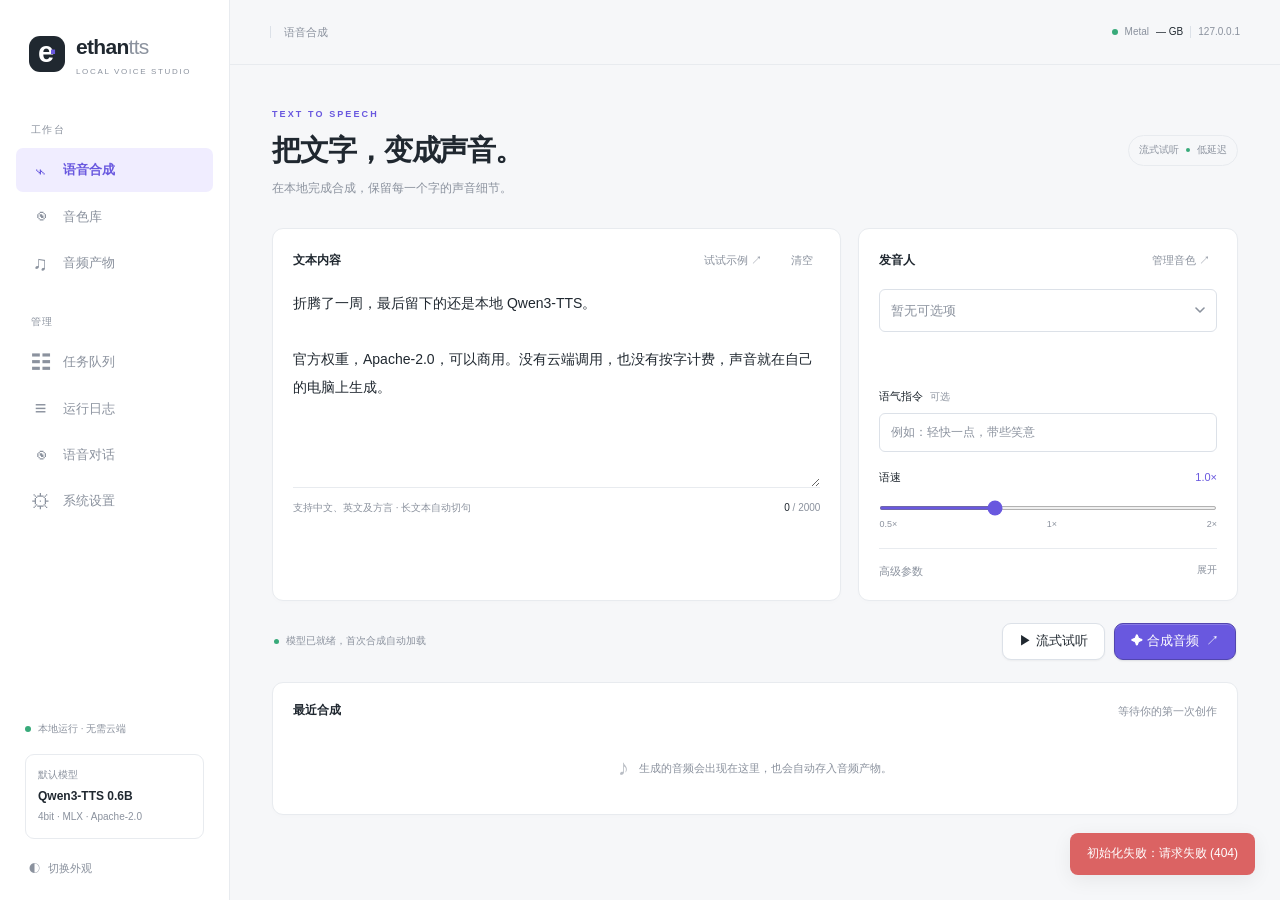
==== commit f9f32467: "fix(chat): 修好语音对话的三个致命问题 + 模型目录与下载体验 用户实际用起来是「说完话等很久、没声音、还报 500」，根因有三个：  1. engine.speak_stream 用了 q" ====
--- a/static/index.html
+++ b/static/index.html
@@ -135,6 +135,8 @@
             <div class="setting-row stack"><div><strong>模型名称</strong><p>例如 deepseek-chat、gpt-4o-mini、qwen2.5:7b</p></div>
               <div class="key-row"><input class="input" id="setting-model" placeholder="deepseek-chat" autocomplete="off" list="model-options"><datalist id="model-options"></datalist><button class="button secondary small" id="fetch-models">读取列表</button></div></div>
             <div class="setting-row"><div><strong>温度</strong><p>0–2；对话建议 0.5–0.8</p></div><div class="unit-input"><input type="number" class="input" id="setting-temperature" min="0" max="2" step=".1"></div></div>
+            <div class="setting-row"><div><strong>走系统代理</strong><p>Windows/macOS 开着全局代理时，直连失败的才需要打开</p></div><label class="switch"><input type="checkbox" id="setting-use-proxy"><span></span></label></div>
+            <div class="setting-row stack" id="proxy-row" hidden><div><strong>代理地址</strong><p>留空则使用系统代理，例如 http://127.0.0.1:7890</p></div><input class="input" id="setting-proxy-url" placeholder="http://127.0.0.1:7890" autocomplete="off"></div>
             <div class="setting-row"><div><strong>最大回复长度</strong><p>64–2048 tokens；语音对话不需要很长</p></div><div class="unit-input"><input type="number" class="input" id="setting-max-tokens" min="64" max="2048" step="16"></div></div>
             <div class="settings-actions"><span class="muted" id="model-status"></span><button class="button secondary" id="test-model">测试连接</button><button class="button primary" id="save-model">保存模型设置</button></div>
           </div><div class="panel settings-panel"><h2>回答风格</h2><p class="panel-description">这段 system prompt 决定模型怎么说话。语音对话最怕长段落，所以默认约束了长度、去掉了 Markdown，并要求数字口语化。</p>
--- a/static/style.css
+++ b/static/style.css
@@ -1,9 +1,9 @@
 :root{--bg:#f6f7f9;--panel:#fff;--panel-soft:#fafbfc;--text:#202830;--muted:#8b929e;--line:#e8ebef;--line-strong:#dce1e8;--accent:#6958df;--accent-soft:#f0edff;--green:#38aa7a;--green-soft:#eaf8f1;--red:#db6363;--red-soft:#fff0f0;--orange:#c58b43;--shadow:0 2px 5px #20283003;--sidebar:230px;color-scheme:light}
 [data-theme=dark]{--bg:#13161c;--panel:#1c2028;--panel-soft:#20242d;--text:#e7e9f0;--muted:#939aa9;--line:#2c323d;--line-strong:#3b4350;--accent:#a296ff;--accent-soft:#2e294b;--green:#65d5a0;--green-soft:#1c382e;--red:#f09090;--red-soft:#3c252b;--orange:#e4b471;--shadow:0 2px 5px #0002;color-scheme:dark}
 *{box-sizing:border-box}body{margin:0;background:var(--bg);color:var(--text);font:14px/1.65 -apple-system,BlinkMacSystemFont,"SF Pro Text","PingFang SC","Microsoft YaHei",sans-serif;-webkit-font-smoothing:antialiased}button,input,textarea,select{font:inherit}button{cursor:pointer}button:disabled{cursor:not-allowed;opacity:.5}a{color:inherit;text-decoration:none}button,input,textarea,select{outline:none}button:focus-visible,a:focus-visible{outline:2px solid var(--accent);outline-offset:3px}input:focus,textarea:focus,select:focus{border-color:var(--accent);box-shadow:0 0 0 3px var(--accent-soft)}[hidden]{display:none!important}
-.app-shell{display:flex;min-height:100vh}.sidebar{position:fixed;inset:0 auto 0 0;width:var(--sidebar);background:var(--panel);border-right:1px solid var(--line);display:flex;flex-direction:column;padding:30px 16px 20px;z-index:10}.brand{display:flex;gap:11px;align-items:center;padding:0 13px;margin-bottom:44px}.logo{width:36px;height:36px;border-radius:11px;background:var(--text);color:var(--panel);font-size:29px;line-height:32px;text-align:center;font-weight:700;letter-spacing:-5px;padding-right:4px}.logo span{color:var(--accent)}.brand strong{font-size:21px;font-weight:650;letter-spacing:-.7px}.brand strong span,.mobile-brand span{font-weight:400;color:var(--muted)}.brand small{display:block;font-size:8px;letter-spacing:1.65px;color:var(--muted);margin-top:0}.nav-label{font-size:10px;color:var(--muted);letter-spacing:1.4px;padding:0 15px;margin:0 0 10px}.nav-label:not(:first-child){margin-top:29px}.nav-item{border:0;background:transparent;color:var(--muted);display:flex;align-items:center;gap:13px;padding:11px 15px;width:100%;border-radius:7px;text-align:left;margin:3px 0;transition:background .15s,color .15s;font-size:13px}.nav-item>span{font-size:20px;width:19px;text-align:center;font-weight:400;line-height:1}.nav-item:hover{color:var(--text);background:var(--panel-soft)}.nav-item.active{background:var(--accent-soft);color:var(--accent);font-weight:600}.nav-item i{background:var(--accent);color:white;font-style:normal;font-size:10px;border-radius:10px;padding:0 5px;margin-left:auto}.sidebar-bottom{margin-top:auto;padding:0 9px}.local-state{font-size:10px;color:var(--muted);display:flex;align-items:center;gap:7px;margin-bottom:17px}.dot{width:6px;height:6px;border-radius:50%;background:var(--green);display:inline-block;flex:none}.model-mini{border:1px solid var(--line);border-radius:9px;padding:12px 12px;display:flex;flex-direction:column;gap:3px}.tiny-label{font-size:10px;color:var(--muted)}.model-mini strong{font-size:12px;font-weight:600}.model-mini>span:last-child{font-size:10px;color:var(--muted)}.theme-toggle{border:0;background:transparent;color:var(--muted);font-size:11px;margin-top:17px;padding:3px 4px;display:flex;gap:8px}.theme-toggle:hover{color:var(--accent)}main{margin-left:var(--sidebar);min-width:0;width:calc(100% - var(--sidebar))}.topbar{height:65px;border-bottom:1px solid var(--line);display:flex;align-items:center;justify-content:space-between;padding:0 40px;color:var(--muted);font-size:11px}.topbar>div{display:flex;align-items:center;gap:13px}.top-divider{width:1px;height:12px;background:var(--line-strong)}.runtime{gap:7px!important;font-size:10px}.runtime b{font-weight:500;color:var(--text);font-variant-numeric:tabular-nums}.mobile-brand{display:none}.content{max-width:1150px;margin:0 auto;padding:42px 42px 70px}.view{display:none;animation:fade .2s ease}.view.active{display:block}@keyframes fade{from{opacity:.3;transform:translateY(3px)}to{opacity:1;transform:none}}.page-heading{display:flex;align-items:flex-start;justify-content:space-between;gap:20px;margin-bottom:30px}.eyebrow{color:var(--accent);font-size:9px;font-weight:600;letter-spacing:2.1px;margin-bottom:10px}h1{font-size:29px;font-weight:600;letter-spacing:-1.1px;margin:0 0 9px;line-height:1.3}h2{font-size:16px;font-weight:600;margin:0 0 10px}.page-heading p{color:var(--muted);font-size:12px;margin:0}.heading-badge{font-size:10px;color:var(--muted);border:1px solid var(--line);padding:6px 10px;border-radius:20px;display:flex;gap:7px;align-items:center;margin-top:28px;white-space:nowrap}.heading-badge .dot{width:4px;height:4px}.panel{background:var(--panel);border:1px solid var(--line);border-radius:11px;box-shadow:var(--shadow)}.studio-grid{display:grid;grid-template-columns:minmax(0,1.5fr) minmax(260px,1fr);gap:17px}.editor-panel,.voice-panel{padding:20px}.panel-head{display:flex;align-items:center;justify-content:space-between;gap:10px;margin-bottom:16px}.panel-title{font-size:12px;font-weight:600}.editor-actions{display:flex;gap:15px}.text-button{padding:0;border:0;background:transparent;color:var(--muted);font-size:11px}.text-button:hover{color:var(--accent)}textarea.input,.editor-panel textarea{resize:vertical}.editor-panel textarea{display:block;border:0;box-shadow:none;background:transparent;color:var(--text);width:100%;height:198px;font-size:14px;line-height:2;padding:0}.editor-panel textarea:focus{box-shadow:none}.editor-panel textarea::placeholder,.input::placeholder{color:var(--muted)}.editor-footer{border-top:1px solid var(--line);padding-top:12px;display:flex;justify-content:space-between;font-size:10px;color:var(--muted);gap:10px}.editor-footer b{font-weight:500;color:var(--text)}.input{border:1px solid var(--line-strong);border-radius:6px;background:var(--panel);color:var(--text);padding:9px 11px;width:100%;font-size:12px;transition:border .15s,box-shadow .15s}.voice-select{font-size:13px;padding:10px 11px}.voice-info{padding:12px 0 17px;font-size:11px;color:var(--muted);min-height:55px}.voice-info strong{font-weight:500;color:var(--text);margin-right:7px}.voice-tag{font-size:9px;border:1px solid var(--line);padding:1px 5px;border-radius:4px;margin-left:5px}.field-label{display:block;font-size:11px;margin-bottom:7px;color:var(--text)}.field-label span{color:var(--muted);font-size:10px;margin-left:4px}.advanced{border-top:1px solid var(--line);margin-top:16px;padding-top:13px}.advanced summary{font-size:11px;color:var(--muted);cursor:pointer;list-style:none;display:flex;justify-content:space-between}.advanced summary::-webkit-details-marker{display:none}.advanced summary span{font-size:10px}.advanced-grid{display:grid;grid-template-columns:1fr 1fr;gap:12px;margin-top:15px}.advanced-grid label{font-size:10px;color:var(--muted)}.advanced-grid .input{margin-top:5px;padding:6px 8px}.advanced-grid label:first-child{grid-column:1/-1}.advanced-grid input[type=range]{width:100%;accent-color:var(--accent);height:4px;margin-top:10px}.advanced-grid label span{float:right;color:var(--accent)}.synthesis-bar{display:flex;align-items:center;justify-content:space-between;gap:15px;padding:22px 2px}.synthesis-hint{font-size:10px;color:var(--muted);display:flex;align-items:center;gap:7px}.synthesis-hint .dot{width:5px;height:5px}.synthesis-actions{display:flex;gap:9px}.button{display:inline-flex;align-items:center;justify-content:center;gap:7px;padding:9px 16px;border-radius:6px;font-size:12px;border:1px solid transparent;white-space:nowrap;transition:filter .15s,background .15s}.button:hover:not(:disabled){filter:brightness(.97)}.button.primary{background:var(--accent);color:#fff;font-weight:500}.button.primary span{margin-left:8px}.button.secondary{background:var(--panel);border-color:var(--line-strong);color:var(--text)}.button.small{padding:6px 10px;font-size:10px}.button.full{width:100%;margin-top:15px}.result-panel{padding:18px 20px}.result-panel .panel-head{margin-bottom:13px}.muted{color:var(--muted);font-size:11px}.empty{text-align:center;color:var(--muted);padding:55px 20px;font-size:12px}.empty.compact{padding:16px 10px 10px;display:flex;align-items:center;justify-content:center;gap:10px;font-size:11px}.empty-icon{font-size:22px;opacity:.6}.empty p{margin:0}.result-title{font-size:12px;margin-top:10px;max-width:65%;white-space:nowrap;overflow:hidden;text-overflow:ellipsis}audio{width:100%;height:34px;display:block}.result-bottom{display:flex;justify-content:space-between;align-items:center;gap:15px}.result-actions{display:flex;align-items:center;gap:16px}.metrics{display:grid;grid-template-columns:repeat(4,1fr);border-top:1px solid var(--line);padding-top:16px;margin-top:17px}.metrics>div{display:flex;flex-direction:column;gap:3px;border-right:1px solid var(--line);padding-left:20px}.metrics>div:first-child{padding-left:0}.metrics>div:last-child{border:0}.metrics span{font-size:10px;color:var(--muted)}.metrics b{font-size:18px;font-weight:500;font-variant-numeric:tabular-nums}.filter-bar{display:flex;align-items:center;gap:11px;margin-bottom:18px}.filter-bar .input{width:auto;min-width:150px;padding:8px 11px}
+.app-shell{display:flex;min-height:100vh}.sidebar{position:fixed;inset:0 auto 0 0;width:var(--sidebar);background:var(--panel);border-right:1px solid var(--line);display:flex;flex-direction:column;padding:30px 16px 20px;z-index:10}.brand{display:flex;gap:11px;align-items:center;padding:0 13px;margin-bottom:44px}.logo{width:36px;height:36px;border-radius:11px;background:var(--text);color:var(--panel);font-size:29px;line-height:32px;text-align:center;font-weight:700;letter-spacing:-5px;padding-right:4px}.logo span{color:var(--accent)}.brand strong{font-size:21px;font-weight:650;letter-spacing:-.7px}.brand strong span,.mobile-brand span{font-weight:400;color:var(--muted)}.brand small{display:block;font-size:8px;letter-spacing:1.65px;color:var(--muted);margin-top:0}.nav-label{font-size:10px;color:var(--muted);letter-spacing:1.4px;padding:0 15px;margin:0 0 10px}.nav-label:not(:first-child){margin-top:29px}.nav-item{border:0;background:transparent;color:var(--muted);display:flex;align-items:center;gap:13px;padding:11px 15px;width:100%;border-radius:7px;text-align:left;margin:3px 0;transition:background .15s,color .15s;font-size:13px}.nav-item>span{font-size:20px;width:19px;text-align:center;font-weight:400;line-height:1}.nav-item:hover{color:var(--text);background:var(--panel-soft)}.nav-item.active{background:var(--accent-soft);color:var(--accent);font-weight:600}.nav-item i{background:var(--accent);color:white;font-style:normal;font-size:10px;border-radius:10px;padding:0 5px;margin-left:auto}.sidebar-bottom{margin-top:auto;padding:0 9px}.local-state{font-size:10px;color:var(--muted);display:flex;align-items:center;gap:7px;margin-bottom:17px}.dot{width:6px;height:6px;border-radius:50%;background:var(--green);display:inline-block;flex:none}.model-mini{border:1px solid var(--line);border-radius:9px;padding:12px 12px;display:flex;flex-direction:column;gap:3px}.tiny-label{font-size:10px;color:var(--muted)}.model-mini strong{font-size:12px;font-weight:600}.model-mini>span:last-child{font-size:10px;color:var(--muted)}.theme-toggle{border:0;background:transparent;color:var(--muted);font-size:11px;margin-top:17px;padding:3px 4px;display:flex;gap:8px}.theme-toggle:hover{color:var(--accent)}main{margin-left:var(--sidebar);min-width:0;width:calc(100% - var(--sidebar))}.topbar{height:65px;border-bottom:1px solid var(--line);display:flex;align-items:center;justify-content:space-between;padding:0 40px;color:var(--muted);font-size:11px}.topbar>div{display:flex;align-items:center;gap:13px}.top-divider{width:1px;height:12px;background:var(--line-strong)}.runtime{gap:7px!important;font-size:10px}.runtime b{font-weight:500;color:var(--text);font-variant-numeric:tabular-nums}.mobile-brand{display:none}.content{max-width:1150px;margin:0 auto;padding:42px 42px 70px}.view{display:none;animation:fade .2s ease}.view.active{display:block}@keyframes fade{from{opacity:.3;transform:translateY(3px)}to{opacity:1;transform:none}}.page-heading{display:flex;align-items:flex-start;justify-content:space-between;gap:20px;margin-bottom:30px}.eyebrow{color:var(--accent);font-size:9px;font-weight:600;letter-spacing:2.1px;margin-bottom:10px}h1{font-size:29px;font-weight:600;letter-spacing:-1.1px;margin:0 0 9px;line-height:1.3}h2{font-size:16px;font-weight:600;margin:0 0 10px}.page-heading p{color:var(--muted);font-size:12px;margin:0}.heading-badge{font-size:10px;color:var(--muted);border:1px solid var(--line);padding:6px 10px;border-radius:20px;display:flex;gap:7px;align-items:center;margin-top:28px;white-space:nowrap}.heading-badge .dot{width:4px;height:4px}.panel{background:var(--panel);border:1px solid var(--line);border-radius:11px;box-shadow:var(--shadow)}.studio-grid{display:grid;grid-template-columns:minmax(0,1.5fr) minmax(260px,1fr);gap:17px}.editor-panel,.voice-panel{padding:20px}.panel-head{display:flex;align-items:center;justify-content:space-between;gap:10px;margin-bottom:16px}.panel-title{font-size:12px;font-weight:600}.editor-actions{display:flex;gap:15px}textarea.input,.editor-panel textarea{resize:vertical}.editor-panel textarea{display:block;border:0;box-shadow:none;background:transparent;color:var(--text);width:100%;height:198px;font-size:14px;line-height:2;padding:0}.editor-panel textarea:focus{box-shadow:none}.editor-panel textarea::placeholder,.input::placeholder{color:var(--muted)}.editor-footer{border-top:1px solid var(--line);padding-top:12px;display:flex;justify-content:space-between;font-size:10px;color:var(--muted);gap:10px}.editor-footer b{font-weight:500;color:var(--text)}.input{border:1px solid var(--line-strong);border-radius:6px;background:var(--panel);color:var(--text);padding:9px 11px;width:100%;font-size:12px;transition:border .15s,box-shadow .15s}.voice-select{font-size:13px;padding:10px 11px}.voice-info{padding:12px 0 17px;font-size:11px;color:var(--muted);min-height:55px}.voice-info strong{font-weight:500;color:var(--text);margin-right:7px}.voice-tag{font-size:9px;border:1px solid var(--line);padding:1px 5px;border-radius:4px;margin-left:5px}.field-label{display:block;font-size:11px;margin-bottom:7px;color:var(--text)}.field-label span{color:var(--muted);font-size:10px;margin-left:4px}.advanced{border-top:1px solid var(--line);margin-top:16px;padding-top:13px}.advanced summary{font-size:11px;color:var(--muted);cursor:pointer;list-style:none;display:flex;justify-content:space-between}.advanced summary::-webkit-details-marker{display:none}.advanced summary span{font-size:10px}.advanced-grid{display:grid;grid-template-columns:1fr 1fr;gap:12px;margin-top:15px}.advanced-grid label{font-size:10px;color:var(--muted)}.advanced-grid .input{margin-top:5px;padding:6px 8px}.advanced-grid label:first-child{grid-column:1/-1}.advanced-grid input[type=range]{width:100%;accent-color:var(--accent);height:4px;margin-top:10px}.advanced-grid label span{float:right;color:var(--accent)}.synthesis-bar{display:flex;align-items:center;justify-content:space-between;gap:15px;padding:22px 2px}.synthesis-hint{font-size:10px;color:var(--muted);display:flex;align-items:center;gap:7px}.synthesis-hint .dot{width:5px;height:5px}.synthesis-actions{display:flex;gap:9px}.result-panel{padding:18px 20px}.result-panel .panel-head{margin-bottom:13px}.muted{color:var(--muted);font-size:11px}.empty{text-align:center;color:var(--muted);padding:55px 20px;font-size:12px}.empty.compact{padding:16px 10px 10px;display:flex;align-items:center;justify-content:center;gap:10px;font-size:11px}.empty-icon{font-size:22px;opacity:.6}.empty p{margin:0}.result-title{font-size:12px;margin-top:10px;max-width:65%;white-space:nowrap;overflow:hidden;text-overflow:ellipsis}audio{width:100%;height:34px;display:block}.result-bottom{display:flex;justify-content:space-between;align-items:center;gap:15px}.result-actions{display:flex;align-items:center;gap:16px}.metrics{display:grid;grid-template-columns:repeat(4,1fr);border-top:1px solid var(--line);padding-top:16px;margin-top:17px}.metrics>div{display:flex;flex-direction:column;gap:3px;border-right:1px solid var(--line);padding-left:20px}.metrics>div:first-child{padding-left:0}.metrics>div:last-child{border:0}.metrics span{font-size:10px;color:var(--muted)}.metrics b{font-size:18px;font-weight:500;font-variant-numeric:tabular-nums}.filter-bar{display:flex;align-items:center;gap:11px;margin-bottom:18px}.filter-bar .input{width:auto;min-width:150px;padding:8px 11px}
 .filter-bar select.input{min-width:170px;max-width:340px}.filter-bar .search{width:270px;max-width:100%;margin-right:auto}.check{font-size:11px;color:var(--muted);display:flex;align-items:center;gap:6px;white-space:nowrap}.check input{accent-color:var(--accent)}.filter-total{font-size:11px;color:var(--muted);white-space:nowrap}.voice-grid{display:grid;grid-template-columns:repeat(3,minmax(0,1fr));gap:15px}.voice-card{background:var(--panel);border:1px solid var(--line);border-radius:10px;padding:20px;position:relative;transition:border .15s,transform .15s}.voice-card:hover{border-color:var(--line-strong);transform:translateY(-1px)}.voice-card-top{display:flex;align-items:center;gap:12px}.avatar{height:38px;width:38px;display:flex;align-items:center;justify-content:center;border-radius:10px;background:var(--accent-soft);color:var(--accent);font-size:15px;font-weight:500;flex:none}.voice-card:nth-child(3n+2) .avatar{background:var(--green-soft);color:var(--green)}.voice-card:nth-child(3n) .avatar{background:var(--red-soft);color:var(--orange)}.voice-card-name{font-size:14px;font-weight:600;display:flex;align-items:center;gap:7px}.voice-card-sub{font-size:10px;color:var(--muted);margin-top:2px}.favorite{border:0;background:none;color:var(--muted);font-size:18px;position:absolute;right:14px;top:15px;padding:3px}.favorite.active{color:var(--orange)}.voice-card-desc{color:var(--muted);font-size:11px;min-height:37px;margin:16px 0 8px}.voice-readiness{font-size:10px;line-height:1.7;margin:4px 0 13px;color:var(--muted)}.voice-readiness.ready{color:var(--green)}.voice-readiness.pending{color:var(--orange)}#selected-voice-info .voice-readiness{margin:4px 0 0}#required-model-btn{border-color:var(--accent);color:var(--accent)}.voice-card-foot{border-top:1px solid var(--line);padding-top:12px;display:flex;align-items:center;justify-content:space-between}.tag{font-size:9px;padding:2px 7px;border-radius:4px;background:var(--panel-soft);border:1px solid var(--line);color:var(--muted)}.card-actions{display:flex;gap:10px}.card-actions button{font-size:10px}.table-panel{overflow:hidden}.table-row{display:grid;align-items:center;gap:15px;padding:17px 20px;border-bottom:1px solid var(--line)}.table-row:last-child{border-bottom:0}.artifact-head,.artifact-row{grid-template-columns:minmax(200px,2.5fr) minmax(90px,1fr) minmax(90px,1fr) minmax(120px,1fr) minmax(90px,1fr)}.artifact-head,.task-head{background:var(--panel-soft);font-size:10px;color:var(--muted);padding-top:12px;padding-bottom:12px}.artifact-title{font-size:12px;margin-bottom:3px;overflow:hidden;text-overflow:ellipsis;white-space:nowrap}.artifact-id{font-size:9px;color:var(--muted);letter-spacing:.3px}.artifact-text{color:var(--muted);font-size:10px;max-width:350px;white-space:nowrap;overflow:hidden;text-overflow:ellipsis}.table-cell{font-size:11px;color:var(--muted)}.table-cell b{font-weight:500;color:var(--text)}.table-sub{display:block;font-size:9px;color:var(--muted);margin-top:2px}.row-actions{display:flex;align-items:center;gap:11px}.row-actions button,.row-actions a{padding:0;background:transparent;border:0;font-size:11px;color:var(--muted)}.row-actions button:hover,.row-actions a:hover{color:var(--accent)}.row-actions .danger:hover{color:var(--red)}.inline-audio{margin-top:11px;grid-column:1/-1}.storage-note{font-size:11px;color:var(--muted);margin-top:35px;white-space:nowrap}.task-notice{padding:12px 16px;border:1px solid var(--line);border-radius:8px;color:var(--muted);font-size:11px;margin-bottom:20px;background:var(--panel)}.task-head,.task-row{grid-template-columns:minmax(200px,2.5fr) minmax(70px,.8fr) minmax(110px,1fr) minmax(120px,1fr) minmax(75px,.8fr)}.status{display:inline-flex;align-items:center;gap:5px;font-size:10px;padding:3px 8px;border-radius:5px;white-space:nowrap;background:var(--panel-soft);color:var(--muted)}.status.succeeded{background:var(--green-soft);color:var(--green)}.status.failed{background:var(--red-soft);color:var(--red)}.status.running{background:var(--accent-soft);color:var(--accent)}.status.queued{color:var(--orange)}.error-detail{color:var(--red);font-size:10px;margin-top:5px;word-break:break-word}.log-panel{overflow:hidden}.log-head,.log-row{display:grid;grid-template-columns:150px 65px 65px minmax(0,1fr);gap:15px;padding:11px 18px;align-items:baseline}.log-head{font-size:10px;color:var(--muted);background:var(--panel-soft);border-bottom:1px solid var(--line)}.log-row{font-size:11px;border-bottom:1px solid var(--line)}.log-row:last-child{border:0}.log-time{font-family:ui-monospace,SFMono-Regular,monospace;font-size:10px;color:var(--muted)}.log-level{font-size:9px;color:var(--green)}.log-level.ERROR{color:var(--red)}.log-category{font-size:10px;color:var(--muted)}.log-message{font-size:11px;word-break:break-word}.log-message small{display:block;color:var(--muted);font-family:ui-monospace,monospace;font-size:9px;margin-top:3px;white-space:pre-wrap}.settings-grid{display:grid;grid-template-columns:1.2fr 1fr;gap:18px}.settings-panel{padding:25px}.panel-description{font-size:11px;color:var(--muted);margin:0 0 15px}.setting-row{display:flex;justify-content:space-between;align-items:center;gap:20px;padding:18px 0;border-bottom:1px solid var(--line)}.setting-row strong{font-size:12px;font-weight:500}.setting-row p{font-size:10px;color:var(--muted);margin:4px 0 0}.setting-row>.input{width:auto;min-width:190px;max-width:min(360px,45%)}.unit-input{display:flex;align-items:center;gap:8px;color:var(--muted);font-size:11px}.unit-input .input{width:85px;text-align:right}
-.setting-row input.input{min-width:0;max-width:none}.settings-actions{display:flex;justify-content:space-between;align-items:center;margin-top:22px;gap:10px}.switch input{display:none}.switch span{display:block;width:32px;height:19px;border-radius:20px;background:var(--line-strong);position:relative;transition:background .15s}.switch span:after{content:"";position:absolute;left:3px;top:3px;width:13px;height:13px;background:var(--panel);border-radius:50%;transition:transform .15s}.switch input:checked+span{background:var(--accent)}.switch input:checked+span:after{transform:translateX(13px)}.model-item{padding:14px 0;border-bottom:1px solid var(--line)}.model-item:last-child{border:0}.model-item-title{display:flex;justify-content:space-between;align-items:center;gap:10px;font-size:11px;font-weight:500}.model-item-title .tag.installed{color:var(--green);background:var(--green-soft);border-color:transparent}.model-item p{font-size:10px;color:var(--muted);margin:5px 0 10px}.model-item .button{font-size:10px;padding:5px 10px}.resource-note{color:var(--muted);font-size:10px;line-height:2;margin-top:20px;text-align:center}.danger-text{color:var(--red)}.modal-backdrop{position:fixed;inset:0;background:#18202a66;z-index:100;display:flex;align-items:center;justify-content:center;padding:20px;backdrop-filter:blur(3px)}.modal{width:500px;max-height:90vh;overflow:auto;background:var(--panel);border-radius:14px;border:1px solid var(--line);padding:26px;box-shadow:0 15px 60px #0002}.modal-head{display:flex;align-items:center;justify-content:space-between;margin-bottom:22px}.modal-head h2{font-size:18px;margin:0}.icon-button{border:0;background:transparent;color:var(--muted);font-size:25px;padding:0 4px}.form-group{margin-bottom:16px}.form-group>label{display:block;font-size:11px;margin-bottom:6px}.form-group>label span{color:var(--muted);font-size:10px}.form-group textarea{min-height:80px}.form-hint{font-size:10px;color:var(--muted);margin:7px 0 14px}.type-options{display:grid;grid-template-columns:1fr 1fr;gap:10px}.type-options label{cursor:pointer}.type-options input{position:absolute;opacity:0}.type-options span{display:flex;flex-direction:column;border:1px solid var(--line-strong);border-radius:7px;padding:12px}.type-options input:checked+span{border-color:var(--accent);background:var(--accent-soft)}.type-options b{font-size:12px;font-weight:500}.type-options small{font-size:10px;color:var(--muted);margin-top:4px}.modal-actions{display:flex;justify-content:flex-end;gap:10px;margin-top:24px}.modal-error{background:var(--red-soft);color:var(--red);padding:9px 12px;font-size:11px;border-radius:6px}.mobile-nav{display:none}#toast-container{position:fixed;right:25px;bottom:25px;z-index:200;display:flex;flex-direction:column;gap:10px}.toast{background:var(--text);color:var(--panel);padding:11px 17px;border-radius:8px;font-size:12px;box-shadow:0 5px 20px #0001;max-width:360px;animation:fade .2s}.toast.error{background:var(--red);color:#fff}.loading{opacity:.55;pointer-events:none}
+.setting-row input.input{min-width:0;max-width:none}.settings-actions{display:flex;justify-content:space-between;align-items:center;margin-top:22px;gap:10px}.switch input{display:none}.switch span{display:block;width:32px;height:19px;border-radius:20px;background:var(--line-strong);position:relative;transition:background .15s}.switch span:after{content:"";position:absolute;left:3px;top:3px;width:13px;height:13px;background:var(--panel);border-radius:50%;transition:transform .15s}.switch input:checked+span{background:var(--accent)}.switch input:checked+span:after{transform:translateX(13px)}.model-item{padding:14px 0;border-bottom:1px solid var(--line)}.model-item:last-child{border:0}.model-item-title{display:flex;justify-content:space-between;align-items:center;gap:10px;font-size:11px;font-weight:500}.model-item-title .tag.installed{color:var(--green);background:var(--green-soft);border-color:transparent}.model-item p{font-size:10px;color:var(--muted);margin:5px 0 10px}.resource-note{color:var(--muted);font-size:10px;line-height:2;margin-top:20px;text-align:center}.danger-text{color:var(--red)}.modal-backdrop{position:fixed;inset:0;background:#18202a66;z-index:100;display:flex;align-items:center;justify-content:center;padding:20px;backdrop-filter:blur(3px)}.modal{width:500px;max-height:90vh;overflow:auto;background:var(--panel);border-radius:14px;border:1px solid var(--line);padding:26px;box-shadow:0 15px 60px #0002}.modal-head{display:flex;align-items:center;justify-content:space-between;margin-bottom:22px}.modal-head h2{font-size:18px;margin:0}.icon-button{border:0;background:transparent;color:var(--muted);font-size:25px;padding:0 4px}.form-group{margin-bottom:16px}.form-group>label{display:block;font-size:11px;margin-bottom:6px}.form-group>label span{color:var(--muted);font-size:10px}.form-group textarea{min-height:80px}.form-hint{font-size:10px;color:var(--muted);margin:7px 0 14px}.type-options{display:grid;grid-template-columns:1fr 1fr;gap:10px}.type-options label{cursor:pointer}.type-options input{position:absolute;opacity:0}.type-options span{display:flex;flex-direction:column;border:1px solid var(--line-strong);border-radius:7px;padding:12px}.type-options input:checked+span{border-color:var(--accent);background:var(--accent-soft)}.type-options b{font-size:12px;font-weight:500}.type-options small{font-size:10px;color:var(--muted);margin-top:4px}.modal-actions{display:flex;justify-content:flex-end;gap:10px;margin-top:24px}.modal-error{background:var(--red-soft);color:var(--red);padding:9px 12px;font-size:11px;border-radius:6px}.mobile-nav{display:none}#toast-container{position:fixed;right:25px;bottom:25px;z-index:200;display:flex;flex-direction:column;gap:10px}.toast{background:var(--text);color:var(--panel);padding:11px 17px;border-radius:8px;font-size:12px;box-shadow:0 5px 20px #0001;max-width:360px;animation:fade .2s}.toast.error{background:var(--red);color:#fff}.loading{opacity:.55;pointer-events:none}
 @media(max-width:1050px){.content{padding:35px 28px 65px}.voice-grid{grid-template-columns:repeat(2,minmax(0,1fr))}.artifact-head,.artifact-row{grid-template-columns:minmax(170px,2fr) minmax(80px,1fr) minmax(85px,1fr) minmax(80px,1fr)}.artifact-head>span:nth-child(4),.artifact-row>div:nth-child(4){display:none}.task-head,.task-row{grid-template-columns:minmax(160px,2fr) minmax(70px,.8fr) minmax(90px,1fr) minmax(65px,.8fr)}.task-head>span:nth-child(4),.task-row>div:nth-child(4){display:none}}
 @media(max-width:760px){.sidebar{display:none}main{margin:0;width:100%}.topbar{padding:0 20px;height:57px}.mobile-brand{display:inline;color:var(--text);font-size:17px;font-weight:600}.runtime>span:last-child,.runtime>.top-divider{display:none}.content{padding:28px 18px 95px}.page-heading{margin-bottom:24px}h1{font-size:25px}.page-heading p{font-size:11px}.heading-badge{display:none}.studio-grid,.settings-grid{grid-template-columns:1fr}.editor-panel textarea{height:165px}.voice-panel{padding-bottom:15px}.synthesis-bar{align-items:flex-start;flex-direction:column;padding:18px 0}.synthesis-actions{width:100%}.synthesis-actions .button{flex:1}.voice-grid{grid-template-columns:1fr}.filter-bar{flex-wrap:wrap}.filter-bar .search{width:100%;order:-1}.filter-total{margin-left:auto}.artifact-head,.task-head{display:none}.artifact-row,.task-row{grid-template-columns:1fr 1fr;gap:10px;padding:17px}.artifact-row>div:first-child,.task-row>div:first-child{grid-column:1/-1}.artifact-row>div:nth-child(4),.task-row>div:nth-child(4){display:block}.artifact-row .row-actions,.task-row .row-actions{justify-content:flex-end}.artifact-text{max-width:100%}.table-cell{font-size:10px}.result-title{max-width:50%}.result-bottom{align-items:flex-start}.result-actions{gap:10px}.metrics b{font-size:16px}.metrics>div{padding-left:12px}.mobile-nav{display:flex;position:fixed;bottom:0;left:0;right:0;height:66px;background:var(--panel);border-top:1px solid var(--line);z-index:30;justify-content:space-around;padding:8px 5px}.mobile-nav button{border:0;background:transparent;color:var(--muted);font-size:19px;display:flex;flex-direction:column;align-items:center;gap:3px;flex:1}.mobile-nav button span{font-size:9px}.mobile-nav button.active{color:var(--accent)}.log-head{display:none}.log-row{grid-template-columns:110px 45px 45px;gap:8px;padding:12px}.log-message{grid-column:1/-1}.setting-row{gap:12px}.settings-panel{padding:20px}.modal{padding:22px}.storage-note{margin-top:25px}.topbar #breadcrumb{font-size:10px}#toast-container{right:15px;bottom:80px;left:15px}.toast{max-width:none}}
 
@@ -118,14 +118,6 @@
 .pron-field .cs-select{min-width:0;width:100%}
 @media(prefers-reduced-motion:reduce){.cs-popup{transition:none}}
 
-/* ------------------------------------------------------------ settings tabs */
-.tabs{display:flex;gap:2px;border-bottom:1px solid var(--line);margin-bottom:18px;overflow-x:auto;-webkit-overflow-scrolling:touch;scrollbar-width:none}
-.tabs::-webkit-scrollbar{display:none}
-.tab{border:0;background:none;color:var(--muted);font-size:13px;padding:10px 15px;white-space:nowrap;border-bottom:2px solid transparent;margin-bottom:-1px;transition:color .15s,border-color .15s;cursor:pointer}
-.tab:hover{color:var(--text)}
-.tab.active{color:var(--accent);border-bottom-color:var(--accent);font-weight:600}
-.tab-panel{display:none}
-.tab-panel.active{display:block}
 .preset-chip{cursor:pointer}
 .prompt-box{width:100%;font-size:12.5px;line-height:1.75;resize:vertical;font-family:inherit}
 .model-list-inline{display:grid;grid-template-columns:repeat(auto-fit,minmax(230px,1fr));gap:10px;margin-bottom:16px}
@@ -146,7 +138,112 @@
 a.button, a.nav-item, .mobile-nav a, .preset-chip, .text-button { cursor: pointer; }
 
 @media(max-width:760px){
-  .tabs{margin:0 -18px 14px;padding:0 12px}
-  .tab{padding:9px 11px;font-size:12.5px}
   .model-list-inline{grid-template-columns:1fr}
 }
+
+/* ============================================================== controls */
+/* 统一的按钮 / 文字按钮 / 分段 Tab。
+   旧样式是「透明底 + 细描边」，没有 hover、按下、焦点的层次，看起来像原生控件。 */
+
+/* ---- 按钮 ---- */
+.button{
+  display:inline-flex;align-items:center;justify-content:center;gap:7px;
+  padding:9px 16px;border-radius:9px;font-size:12.5px;font-weight:500;
+  border:1px solid transparent;white-space:nowrap;line-height:1.4;
+  transition:background .15s,border-color .15s,color .15s,box-shadow .15s,transform .08s;
+}
+.button:active:not(:disabled){transform:translateY(1px)}
+.button:disabled{opacity:.5;cursor:not-allowed;transform:none}
+
+.button.primary{
+  background:var(--accent);color:#fff;
+  border-color:color-mix(in srgb,var(--accent) 78%,#000 22%);
+  box-shadow:0 1px 2px #2028301f,inset 0 1px 0 #ffffff33;
+}
+.button.primary:hover:not(:disabled){background:color-mix(in srgb,var(--accent) 88%,#000)}
+.button.primary:active:not(:disabled){box-shadow:inset 0 2px 4px #0003}
+
+.button.secondary{
+  background:var(--panel);border-color:var(--line-strong);color:var(--text);
+  box-shadow:0 1px 2px #2028300d;
+}
+.button.secondary:hover:not(:disabled){
+  background:var(--panel-soft);
+  border-color:color-mix(in srgb,var(--accent) 45%,var(--line-strong));
+}
+.button.secondary:active:not(:disabled){box-shadow:inset 0 1px 3px #2028301a}
+.button.small{padding:6px 11px;font-size:10.5px;border-radius:7px}
+.button.full{width:100%;margin-top:15px}
+.model-item .button{font-size:10.5px;padding:6px 11px;border-radius:7px}
+
+/* ---- 文字按钮：像链接但有热区，悬停给底色 ---- */
+.text-button{
+  padding:4px 7px;border-radius:6px;border:0;background:transparent;
+  color:var(--muted);font-size:11px;font-weight:500;line-height:1.4;
+  transition:color .15s,background .15s;
+}
+.text-button:hover{color:var(--accent);background:var(--accent-soft)}
+.text-button.danger-text:hover{color:var(--red);background:var(--red-soft)}
+
+/* ---- 图标按钮 ---- */
+.icon-button,.icon-btn{
+  display:inline-flex;align-items:center;justify-content:center;
+  border:0;background:transparent;border-radius:8px;color:var(--muted);
+  transition:background .15s,color .15s;
+}
+.icon-button:hover,.icon-btn:hover{background:var(--panel-soft);color:var(--text)}
+
+/* ---- Tab：分段胶囊，选中项浮起，不再是会被裁掉的下划线 ---- */
+.tabs{
+  display:inline-flex;gap:2px;padding:4px;border-radius:11px;
+  background:var(--panel-soft);border:1px solid var(--line);
+  margin-bottom:18px;max-width:100%;overflow-x:auto;scrollbar-width:none;
+}
+.tabs::-webkit-scrollbar{display:none}
+.tab{
+  border:0;background:transparent;color:var(--muted);
+  font-size:12.5px;font-weight:500;padding:7px 14px;border-radius:8px;
+  white-space:nowrap;cursor:pointer;line-height:1.5;
+  transition:background .15s,color .15s,box-shadow .15s;
+}
+.tab:hover{color:var(--text)}
+.tab.active{
+  color:var(--accent);background:var(--panel);font-weight:600;
+  box-shadow:0 1px 2px #20283014,inset 0 0 0 1px color-mix(in srgb,var(--accent) 24%,transparent);
+}
+.tab-panel{display:none}
+.tab-panel.active{display:block}
+
+/* 键盘焦点：柔和光环，不改变控件形状 */
+.tab:focus-visible,.button:focus-visible,.text-button:focus-visible,
+.icon-button:focus-visible,.icon-btn:focus-visible{
+  outline:none;box-shadow:0 0 0 3px var(--accent-soft);
+}
+
+@media(max-width:760px){
+  .tabs{
+    margin:0 -18px 14px;padding:4px 12px;border-radius:0;
+    border-left:0;border-right:0;width:calc(100% + 36px);display:flex;
+  }
+  .tab{padding:7px 11px;font-size:12px}
+}
+
+/* 音色卡片底部的「适合」标签 */
+.voice-usage{font-size:10.5px;color:var(--muted);margin:0 0 10px;display:flex;gap:6px;align-items:baseline}
+.voice-usage span{flex:none;font-size:9px;color:var(--accent);background:var(--accent-soft);border-radius:4px;padding:1px 5px}
+
+/* ---- 模型下载进度：进度条 + 文字，替代原来那个点一下就消失的「下载中…」 ---- */
+.dl-progress{display:flex;align-items:center;gap:9px;font-size:10.5px;color:var(--muted)}
+.dl-progress span{white-space:nowrap;font-variant-numeric:tabular-nums}
+.dl-bar{
+  flex:1;min-width:80px;max-width:160px;height:5px;border-radius:99px;
+  background:var(--line-strong);overflow:hidden;display:block;
+}
+.dl-bar i{
+  display:block;height:100%;border-radius:99px;background:var(--accent);
+  transition:width .4s ease;
+  background-image:linear-gradient(90deg,var(--accent),color-mix(in srgb,var(--accent) 65%,#fff));
+  background-size:200% 100%;animation:dlShimmer 1.6s linear infinite;
+}
+@keyframes dlShimmer{from{background-position:100% 0}to{background-position:-100% 0}}
+@media(prefers-reduced-motion:reduce){.dl-bar i{animation:none}}
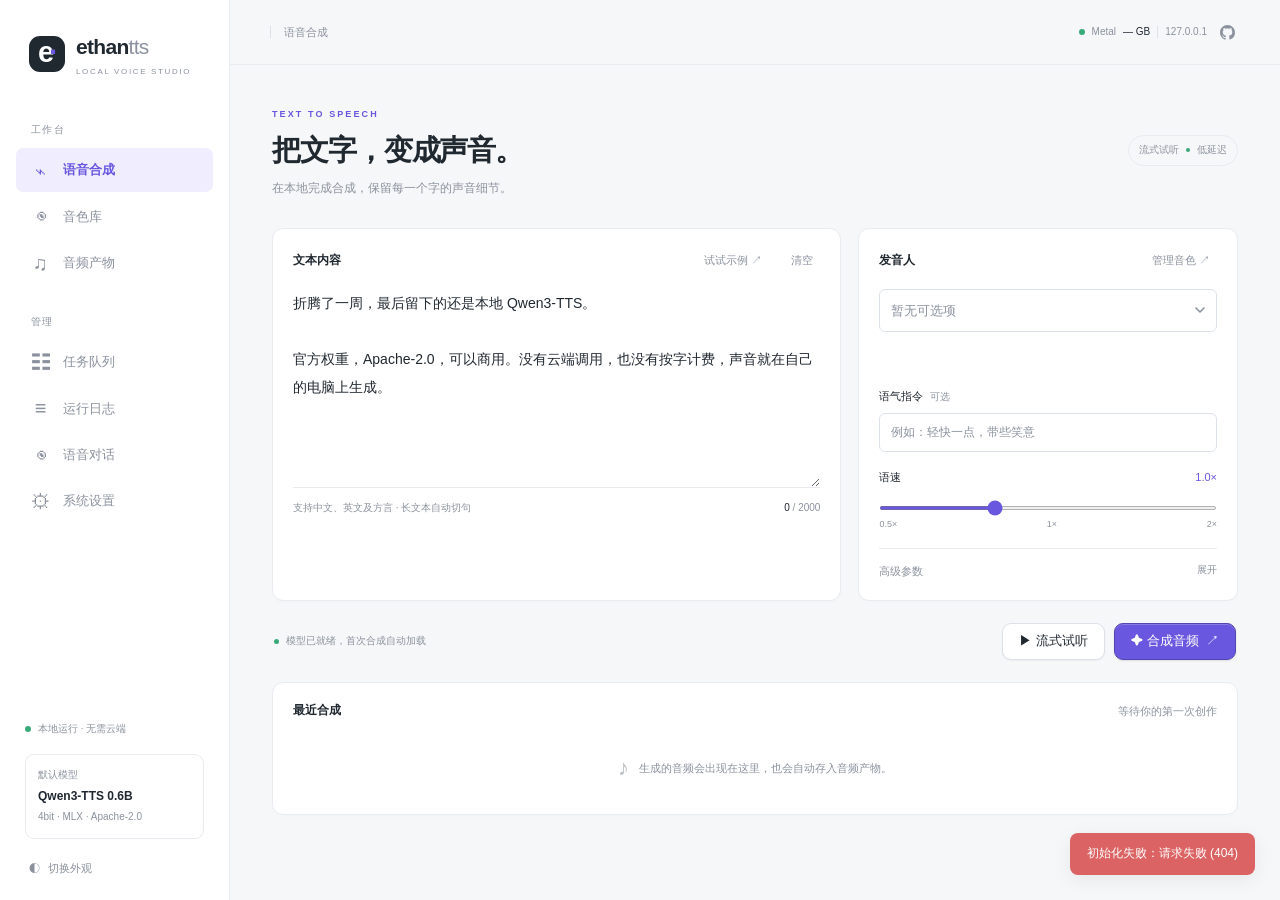
==== commit 0fe9ae5c: "docs: 右上角加 GitHub 入口，README 补三步上手与常见问题 - 顶栏常驻 GitHub 图标链接，hover 有底色反馈 - README 顶部加仓库/许可/平台徽章 - 新增「三步" ====
--- a/static/index.html
+++ b/static/index.html
@@ -30,7 +30,7 @@
     </div>
   </aside>
   <main>
-    <header class="topbar"><div><span class="mobile-brand">ethan<span>tts</span></span><span class="top-divider"></span><span id="breadcrumb">语音合成</span></div><div class="runtime"><span class="dot"></span><span>Metal</span><b id="memory">— GB</b><span class="top-divider"></span><span>127.0.0.1</span></div></header>
+    <header class="topbar"><div><span class="mobile-brand">ethan<span>tts</span></span><span class="top-divider"></span><span id="breadcrumb">语音合成</span></div><div class="runtime"><span class="dot"></span><span>Metal</span><b id="memory">— GB</b><span class="top-divider"></span><span>127.0.0.1</span><a class="gh-link" href="https://github.com/llm011/ethan-tts" target="_blank" rel="noopener" title="在 GitHub 查看源码" aria-label="GitHub 仓库"><svg viewBox="0 0 16 16" width="15" height="15" aria-hidden="true"><path fill="currentColor" d="M8 0C3.58 0 0 3.58 0 8c0 3.54 2.29 6.53 5.47 7.59.4.07.55-.17.55-.38 0-.19-.01-.82-.01-1.49-2.01.37-2.53-.49-2.69-.94-.09-.23-.48-.94-.82-1.13-.28-.15-.68-.52-.01-.53.63-.01 1.08.58 1.23.82.72 1.21 1.87.87 2.33.66.07-.52.28-.87.51-1.07-1.78-.2-3.64-.89-3.64-3.95 0-.87.31-1.59.82-2.15-.08-.2-.36-1.02.08-2.12 0 0 .67-.21 2.2.82.64-.18 1.32-.27 2-.27s1.36.09 2 .27c1.53-1.04 2.2-.82 2.2-.82.44 1.1.16 1.92.08 2.12.51.56.82 1.27.82 2.15 0 3.07-1.87 3.75-3.65 3.95.29.25.54.73.54 1.48 0 1.07-.01 1.93-.01 2.2 0 .21.15.46.55.38A8.012 8.012 0 0 0 16 8c0-4.42-3.58-8-8-8Z"/></svg></a></div></header>
     <div class="content">
       <!-- Studio -->
       <section id="view-studio" class="view active">
--- a/static/style.css
+++ b/static/style.css
@@ -247,3 +247,12 @@
 }
 @keyframes dlShimmer{from{background-position:100% 0}to{background-position:-100% 0}}
 @media(prefers-reduced-motion:reduce){.dl-bar i{animation:none}}
+
+/* GitHub 仓库入口：常驻右上角，图标风格与 runtime 文字保持一致 */
+.gh-link{
+  display:inline-flex;align-items:center;justify-content:center;
+  width:26px;height:26px;border-radius:7px;color:var(--muted);
+  transition:color .15s,background .15s;
+}
+.gh-link:hover{color:var(--text);background:var(--panel-soft)}
+.gh-link svg{display:block}
